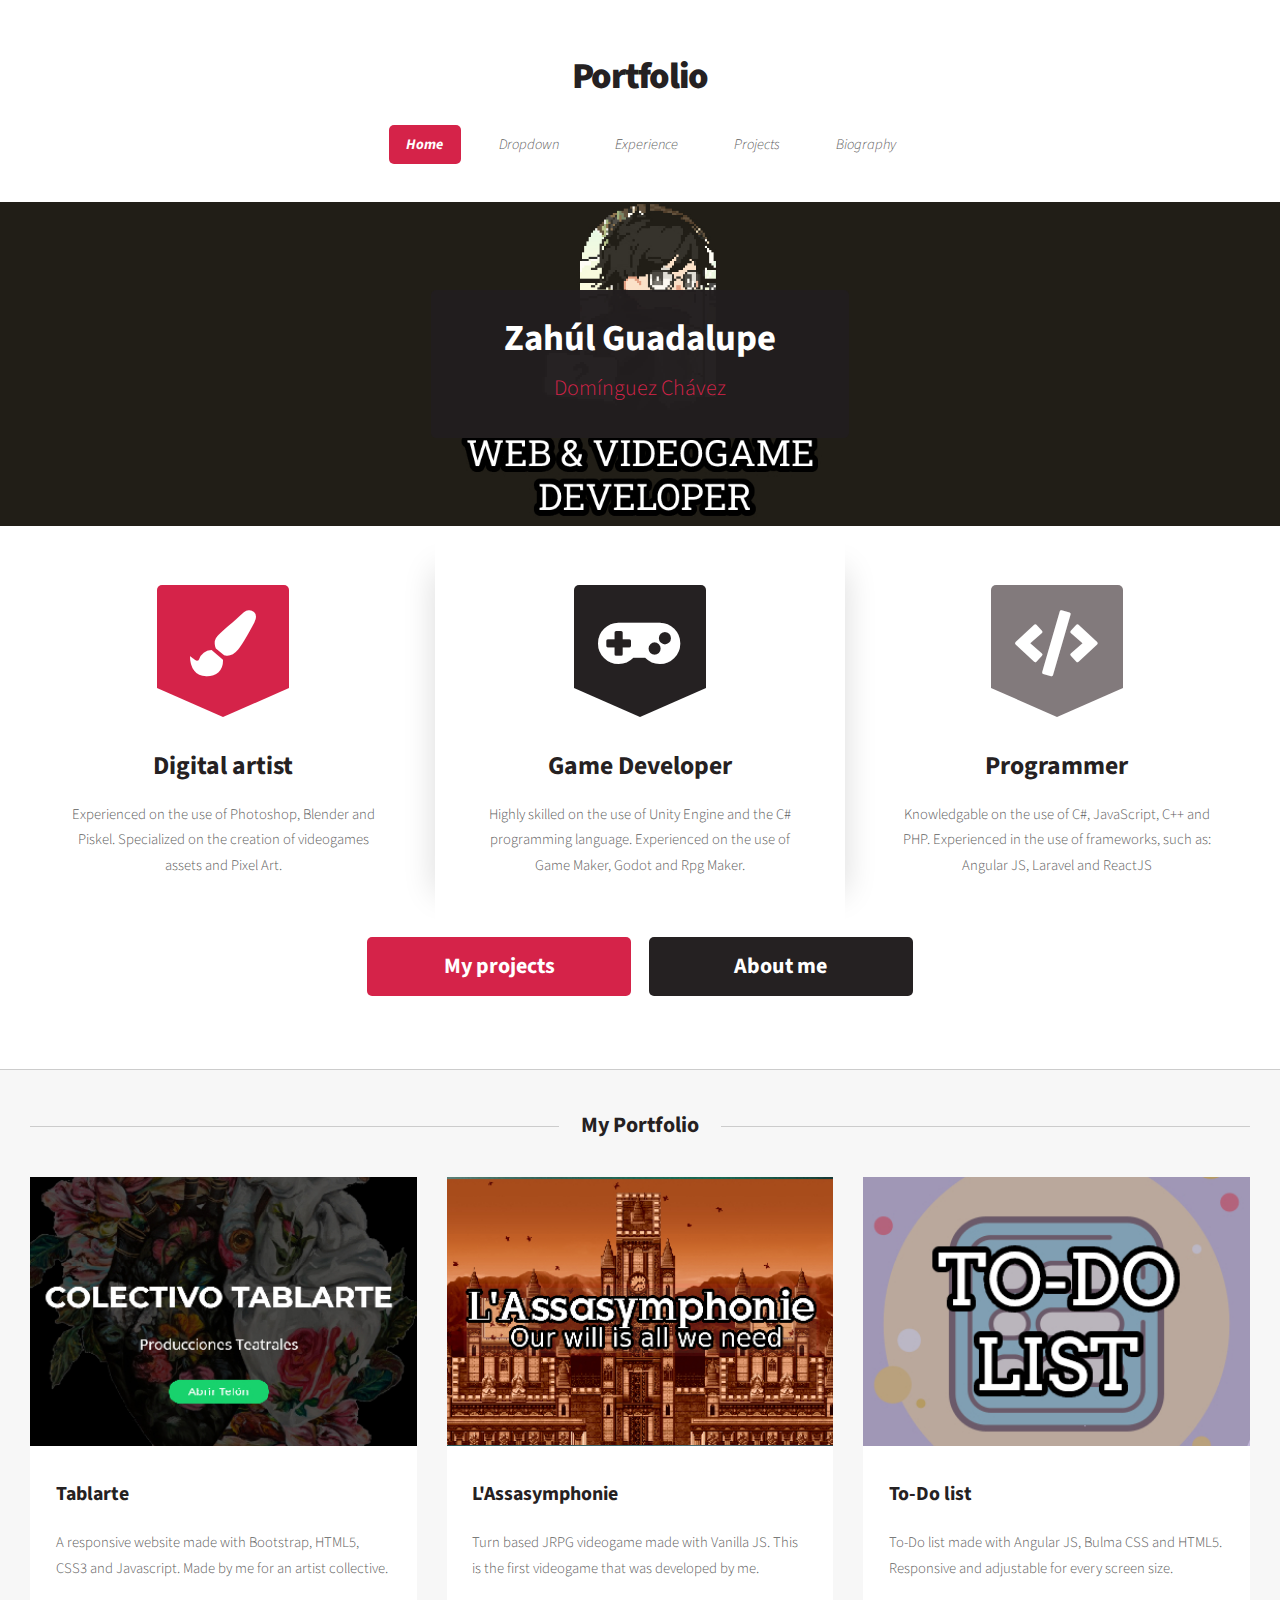
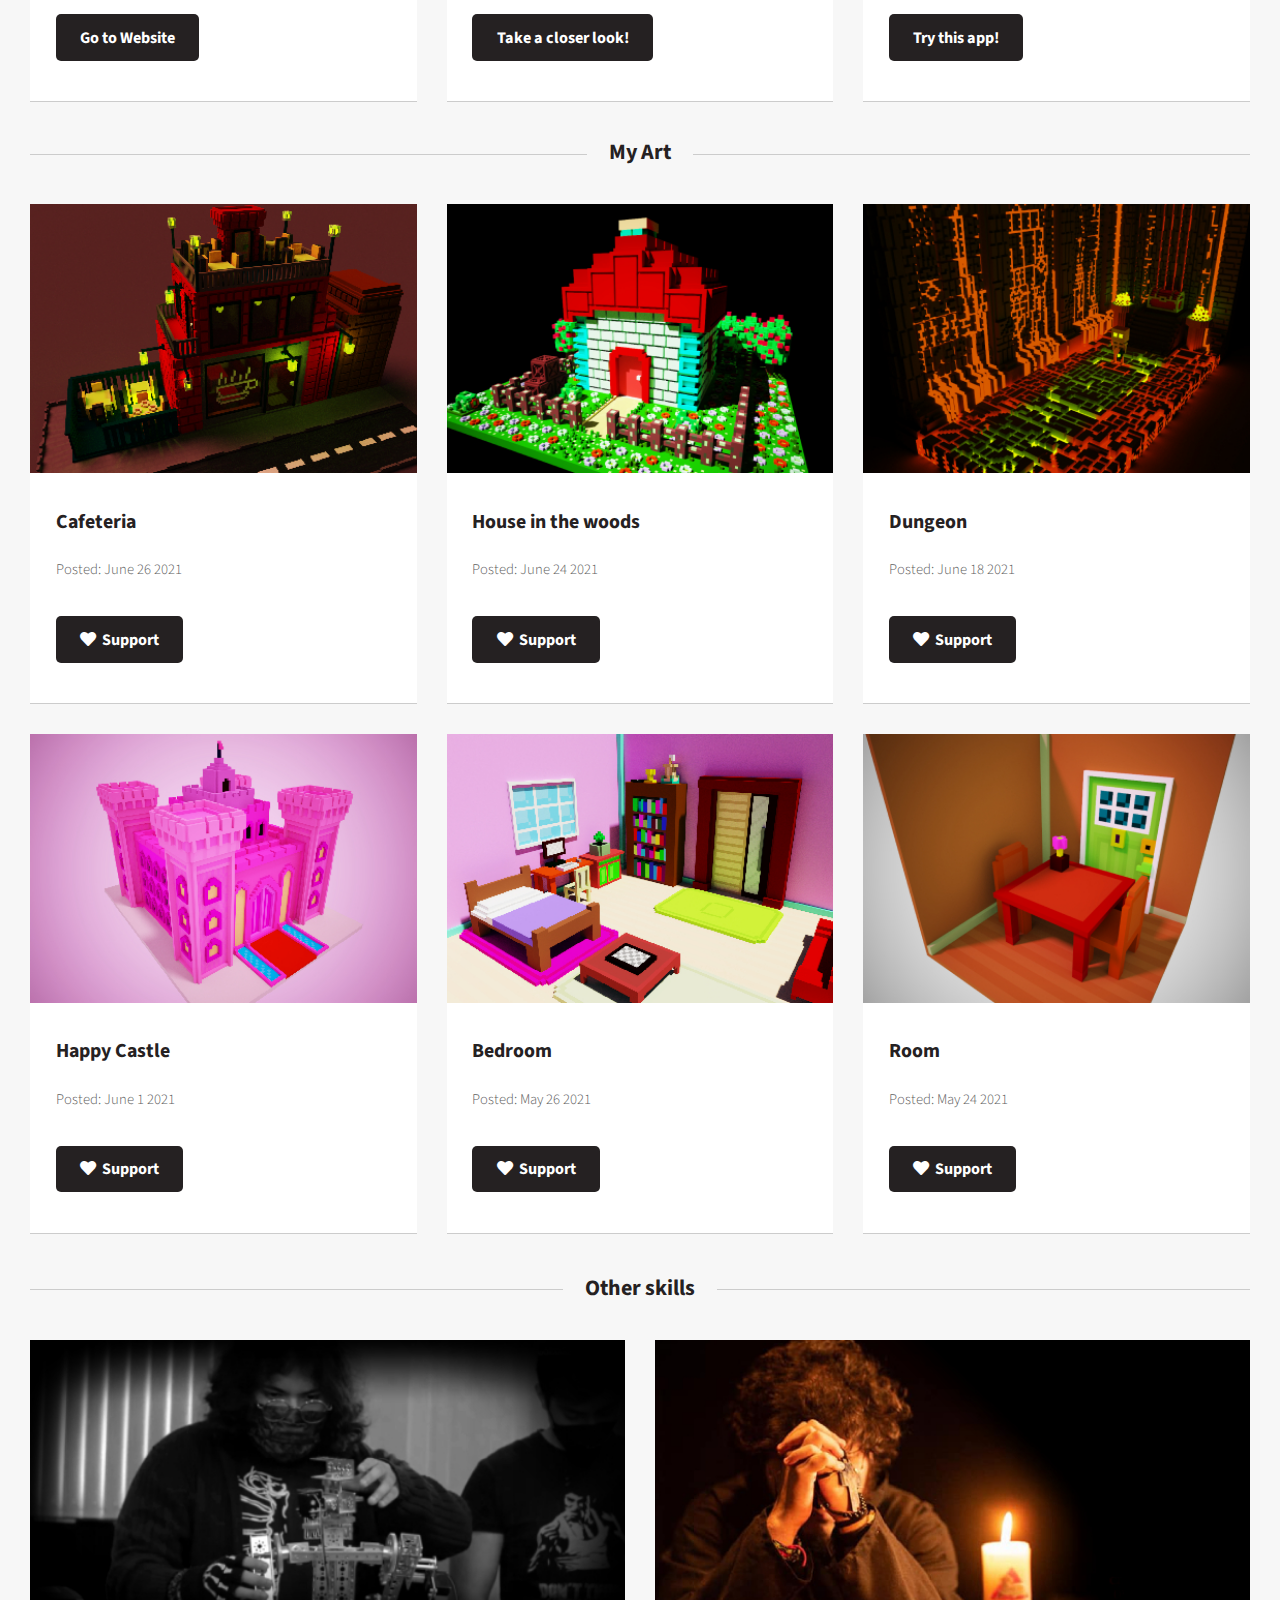
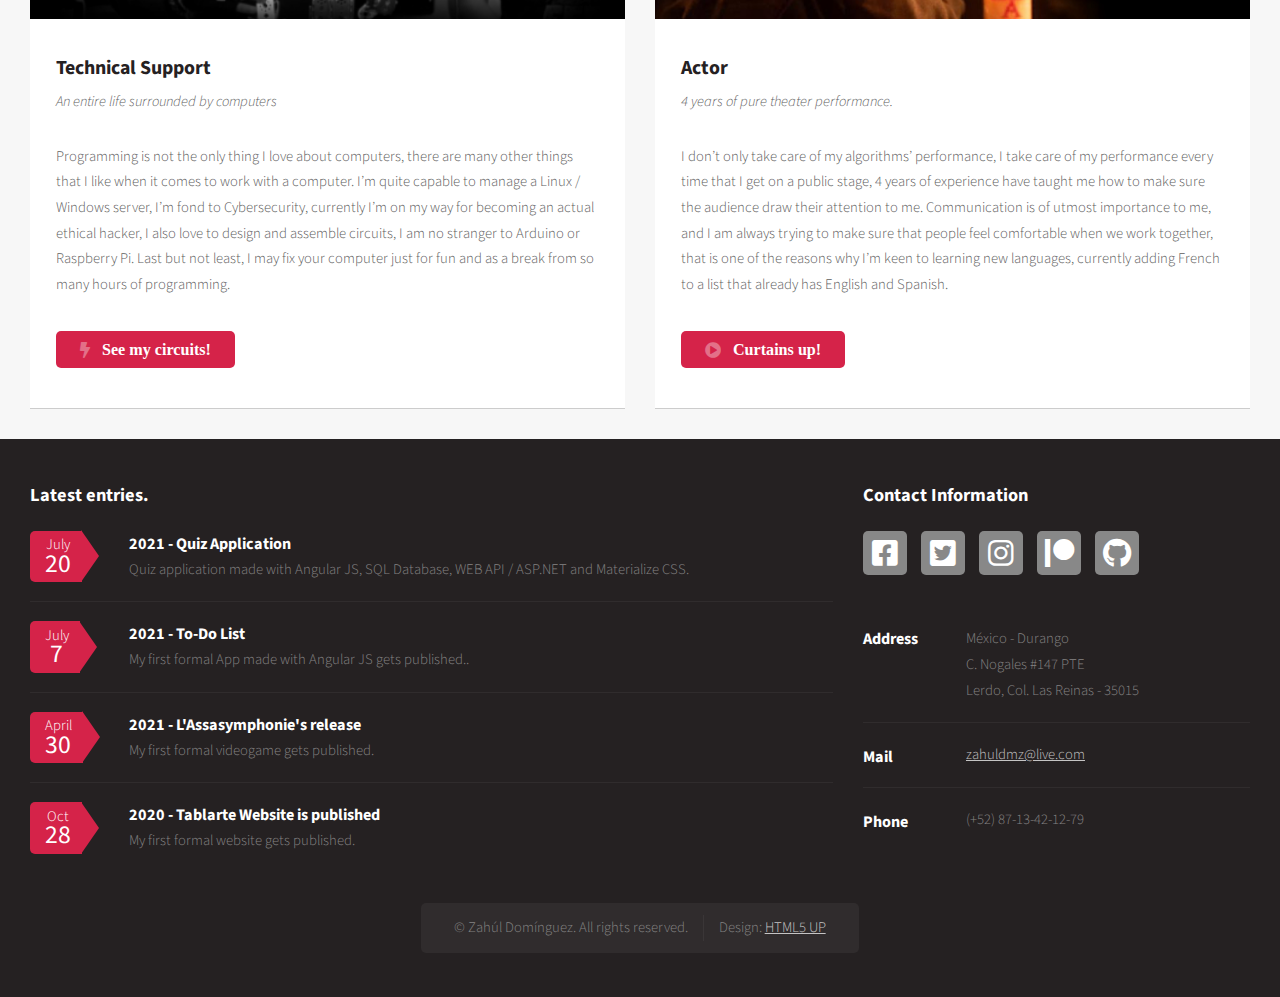
==== index.html @ da09a424 "My portfolio" ====
<!DOCTYPE HTML>
<!--
	Dopetrope by HTML5 UP
	html5up.net | @ajlkn
	Free for personal and commercial use under the CCA 3.0 license (html5up.net/license)
-->
<html>
	<head>
		<title>Zahúl Domínguez</title>
		<meta charset="utf-8" />
		<meta name="viewport" content="width=device-width, initial-scale=1, user-scalable=no" />
		<link rel="stylesheet" href="assets/css/main.css" />
	</head>
	<body class="homepage is-preload">
		<div id="page-wrapper">

			<!-- Header -->
				<section id="header">

					<!-- Logo -->
						<h1><a href="index.html">Portfolio</a></h1>

					<!-- Nav -->
						<nav id="nav">
							<ul>
								<li class="current"><a href="index.html">Home</a></li>
								<li>
									<a href="#">Dropdown</a>
									<ul>
										<li><a href="#main">Portfolio</a></li>
										<li><a href="#art">Art</a></li>
										<li><a href="#footer">Contact</a></li>
										<li>
											<a href="#footer">Social Media</a>
											<ul>
												<li><a href="#">GitHub</a></li>
												<li><a href="#">Twitter</a></li>
												<li><a href="#">Facebook</a></li>
												<li><a href="#">Instagram</a></li>
												<li><a href="#">Patreon</a></li>
											</ul>
										</li>
										<li><a href="mailto:zahuldmz@live.com">Send me an E-Mail</a></li>
									</ul>
								</li>
								<li><a href="experience.html">Experience</a></li>
								<li><a href="projects.html">Projects</a></li>
								<li><a href="biography.html">Biography</a></li>
							</ul>
						</nav>

					<!-- Banner -->
						<section id="banner">
							<header>
								<h2>Zahúl Guadalupe</h2>
								<p>Domínguez Chávez</p>
							</header>
						</section>

					<!-- Intro -->
						<section id="intro" class="container">
							<div class="row">
								<div class="col-4 col-12-medium">
									<section class="first">
										<a href="https://www.instagram.com/zdmz115/"><i class="icon solid featured fa-paint-brush"></i> </a>
										<header>
											<h2>Digital artist</h2>
										</header>
										<p>Experienced on the use of Photoshop, Blender and Piskel. Specialized on the creation of videogames assets and Pixel Art. </p>
									</section>
								</div>
								<div class="col-4 col-12-medium">
									<section class="middle">
										<i class="icon solid featured alt fa-gamepad"></i>
										<header>
											<h2>Game Developer</h2>
										</header>
										<p>Highly skilled on the use of Unity Engine and the C# programming language. Experienced on the use of Game Maker, Godot and Rpg Maker.</p>
									</section>
								</div>
								<div class="col-4 col-12-medium">
									<section class="last">
										<i class="icon solid featured alt2 fa-code"></i>
										<header>
											<h2>Programmer</h2>
										</header>
										<p>Knowledgable on the use of C#, JavaScript, C++ and PHP. Experienced in the use of frameworks, such as: Angular JS, Laravel and ReactJS</p>
									</section>
								</div>
							</div>
							<footer>
								<ul class="actions">
									<li><a href="projects.html" class="button large">My projects</a></li>
									<li><a href="experience.html" class="button alt large">About me</a></li>
								</ul>
							</footer>
						</section>

				</section>

			<!-- Main -->
				<section id="main">
					<div class="container">
						<div class="row">
							<div class="col-12">

								<!-- Portfolio -->
									<section>
										<header class="major">
											<h2>My Portfolio</h2>
										</header>
										<div class="row">
											<div class="col-4 col-6-medium col-12-small">
												<section class="box">
													<a href="https://tablarte.000webhostapp.com/" class="image featured"><img src="images/pic02.jpg" alt="" /></a>
													<header>
														<h3>Tablarte</h3>
													</header>
													<p>A responsive website made with Bootstrap, HTML5, CSS3 and Javascript. Made by me for an artist collective.</p>
													<footer>
														<ul class="actions">
															<li><a href="https://tablarte.000webhostapp.com/" class="button alt">Go to Website</a></li>
														</ul>
													</footer>
												</section>
											</div>
											<div class="col-4 col-6-medium col-12-small">
												<section class="box">
													<a href="https://jackx201.itch.io/lassasymphonie" class="image featured"><img src="images/pic03.jpg" alt="" /></a>
													<header>
														<h3>L'Assasymphonie</h3>
													</header>
													<p>Turn based JRPG videogame made with Vanilla JS. This is the first videogame that was developed by me.</p>
													<footer>
														<ul class="actions">
															<li><a href="https://jackx201.itch.io/lassasymphonie" class="button alt">Take a closer look!</a></li>
														</ul>
													</footer>
												</section>
											</div>
											<div class="col-4 col-6-medium col-12-small">
												<section class="box">
													<a href="https://jackx201.github.io/ToDoList-Responsive-Angular/" class="image featured"><img src="images/pic04.jpg" alt="" /></a>
													<header>
														<h3>To-Do list</h3>
													</header>
													<p>To-Do list made with Angular JS, Bulma CSS and HTML5. Responsive and adjustable for every screen size.</p>
													<footer>
														<ul class="actions">
															<li><a href="https://jackx201.github.io/ToDoList-Responsive-Angular/" class="button alt">Try this app!</a></li>
														</ul>
													</footer>
												</section>
											</div>
										</div>
									</section>




									<section id="art">
										<header class="major">
											<h2>My Art</h2>
										</header>
										<div class="row">
											<div class="col-4 col-6-medium col-12-small">
												<section class="box">
													<a href="https://www.instagram.com/p/CQmHgp9tWdi/?utm_source=ig_web_copy_link" class="image featured"><img src="images/pic05.jpg" alt="Cafeteria" /></a>
													<header>
														<h3>Cafeteria</h3>
													</header>
													<p>Posted: June 26 2021</p>
													<footer>
														<ul class="actions">
															<li><a href="https://www.instagram.com/p/CQmHgp9tWdi/?utm_source=ig_web_copy_link" class="button alt"> <i class="fas fa-heart"></i>‎‎‎‏‏‎ ‎‏‏‎ ‎‏‏‎Support </a></li>
														</ul>
													</footer>
												</section>
											</div>
											<div class="col-4 col-6-medium col-12-small">
												<section class="box">
													<a href="https://www.instagram.com/p/CPtaEccN9qw/?utm_source=ig_web_copy_link" class="image featured"><img src="images/pic06.jpg" alt="" /></a>
													<header>
														<h3>House in the woods</h3>
													</header>
													<p>Posted: June 24 2021</p>
													<footer>
														<ul class="actions">
															<li><a href="https://www.instagram.com/p/CPtaEccN9qw/?utm_source=ig_web_copy_link" class="button alt"> <i class="fas fa-heart"></i>‎‎‎‏‏‎ ‎‏‏‎ ‎‏‏‎Support </a></li>
														</ul>
													</footer>
												</section>
											</div>
											<div class="col-4 col-6-medium col-12-small">
												<section class="box">
													<a href="https://www.instagram.com/p/CQRiKnxtGtP/?utm_source=ig_web_copy_link" class="image featured"><img src="images/pic12.jpg" alt="" /></a>
													<header>
														<h3>Dungeon</h3>
													</header>
													<p>Posted: June 18 2021</p>
													<footer>
														<ul class="actions">
															<li><a href="https://www.instagram.com/p/CQRiKnxtGtP/?utm_source=ig_web_copy_link" class="button alt"> <i class="fas fa-heart"></i>‎‎‎‏‏‎ ‎‏‏‎ ‎‏‏‎Support </a></li>
														</ul>
													</footer>
												</section>
											</div>
											<div class="col-4 col-6-medium col-12-small">
												<section class="box">
													<a href="https://www.instagram.com/p/CPll-Y3NCoP/?utm_source=ig_web_copy_link" class="image featured"><img src="images/pic11.jpg" alt="" /></a>
													<header>
														<h3>Happy Castle</h3>
													</header>
													<p>Posted: June 1 2021</p>
													<footer>
														<ul class="actions">
															<li><a href="https://www.instagram.com/p/CPll-Y3NCoP/?utm_source=ig_web_copy_link" class="button alt"> <i class="fas fa-heart"></i>‎‎‎‏‏‎ ‎‏‏‎ ‎‏‏‎Support </a></li>
														</ul>
													</footer>
												</section>
											</div>
											<div class="col-4 col-6-medium col-12-small">
												<section class="box">
													<a href="https://www.instagram.com/p/CPWHSZKtaGU/?utm_source=ig_web_copy_link" class="image featured"><img src="images/pic07.jpg" alt="" /></a>
													<header>
														<h3>Bedroom</h3>
													</header>
													<p>Posted: May 26 2021</p>
													<footer>
														<ul class="actions">
															<li><a href="https://www.instagram.com/p/CPWHSZKtaGU/?utm_source=ig_web_copy_link" class="button alt"> <i class="fas fa-heart"></i>‎‎‎‏‏‎ ‎‏‏‎ ‎‏‏‎Support </a></li>
														</ul>
													</footer>
												</section>
											</div>
											<div class="col-4 col-6-medium col-12-small">
												<section class="box">
													<a href="https://www.instagram.com/p/CPRTI_stlT7/?utm_source=ig_web_copy_link" class="image featured"><img src="images/pic13.jpg" alt="" /></a>
													<header>
														<h3>Room</h3>
													</header>
													<p>Posted: May 24 2021</p>
													<footer>
														<ul class="actions">
															<li><a href="https://www.instagram.com/p/CPRTI_stlT7/?utm_source=ig_web_copy_link" class="button alt"> <i class="fas fa-heart"></i>‎‎‎‏‏‎ ‎‏‏‎ ‎‏‏‎Support </a></li>
														</ul>
													</footer>
												</section>
											</div>
										</div>
									</section>

							</div>
							<div class="col-12">

								<!-- Blog -->
									<section>
										<header class="major">
											<h2>Other skills</h2>
										</header>
										<div class="row">
											<div class="col-6 col-12-small">
												<section class="box">
													<a href="#" class="image featured"><img src="images/pic08.jpg" alt="" /></a>
													<header>
														<h3>Technical Support</h3>
														<p>An entire life surrounded by computers</p>
													</header>
													<p>Programming is not the only thing I love about computers, there are many other things that I like when it comes to work with a computer. I’m quite capable to manage a Linux / Windows server, I’m fond to Cybersecurity, currently I’m on my way for becoming an actual ethical hacker, I also love to design and assemble circuits, I am no stranger to Arduino or Raspberry Pi. Last but not least, I may fix your computer just for fun and as a break from so many hours of programming. </p>
													<footer>
														<ul class="actions">
															<li><a href="https://www.tinkercad.com/users/9n6gu3GwST6-zahuldmz?category=circuits&sort=likes&view_mode=default" class="button icon solid fas fa-bolt">See my circuits!</a></li>
														</ul>
													</footer>
												</section>
											</div>
											<div class="col-6 col-12-small">
												<section class="box">
													<a href="#" class="image featured"><img src="images/pic09.jpg" alt="" /></a>
													<header>
														<h3>Actor</h3>
														<p>4 years of pure theater performance.</p>
													</header>
													<p>I don’t only take care of my algorithms’ performance, I take care of my performance every time that I get on a public stage, 4 years of experience have taught me how to make sure the audience draw their attention to me. Communication is of utmost importance to me, and I am always trying to make sure that people feel comfortable when we work together, that is one of the reasons why I’m keen to learning new languages, currently adding French to a list that already has English and Spanish.</p>
													<footer>
														<ul class="actions">
															<li><a href="https://tablarte.000webhostapp.com/startbootstrap-coming-soon-gh-pages/index.html" class="button icon solid fas fa-play-circle">Curtains up!</a></li>
														</ul>
													</footer>
												</section>
											</div>
										</div>
									</section>

							</div>
						</div>
					</div>
				</section>

			<!-- Footer -->
				<section id="footer">
					<div class="container">
						<div class="row">
							<div class="col-8 col-12-medium">
								<section>
									<header>
										<h2>Latest entries.</h2>
									</header>
									<ul class="dates">
										<li>
											<span class="date">July <strong>20</strong></span>
											<h3><a href="https://github.com/Jackx201/AngularQuizApp">2021 - Quiz Application</a></h3>
											<p>Quiz application made with Angular JS, SQL Database, WEB API / ASP.NET and Materialize CSS.</p>
										</li>
										<li>
											<span class="date">July <strong>7</strong></span>
											<h3><a href="https://jackx201.github.io/ToDoList-Responsive-Angular/">2021 - To-Do List</a></h3>
											<p>My first formal App made with Angular JS gets published..</p>
										</li>
										<li>
											<span class="date">April <strong>30</strong></span>
											<h3><a href="https://jackx201.itch.io/lassasymphonie">2021 - L'Assasymphonie's release</a></h3>
											<p>My first formal videogame gets published.</p>
										</li>
										<li>
											<span class="date">Oct <strong>28</strong></span>
											<h3><a href="https://tablarte.000webhostapp.com/index.html">2020 - Tablarte Website is published</a></h3>
											<p>My first formal website gets published.</p>
										</li>
									</ul>
								</section>
							</div>
							<div class="col-4 col-12-medium">
								<section>
									<header>
										<h2>Contact Information</h2>
									</header>
									<ul class="social">
										<li><a class="icon brands fa-facebook-square" href="https://www.facebook.com/zahul.dominguez/"><span class="label">Facebook</span></a></li>
										<li><a class="icon brands fa-twitter-square" href="https://twitter.com/Jackx201"><span class="label">Twitter</span></a></li>
										<li><a class="icon brands fa-instagram" href="https://www.instagram.com/zdmz115/"><span class="label">Dribbble</span></a></li>
										<li><a class="icon brands fa-patreon" href="https://www.patreon.com/jackx201"><span class="label">Tumblr</span></a></li>
										<li><a class="icon brands fa-github" href="https://github.com/Jackx201"><span class="label">LinkedIn</span></a></li>
									</ul>
									<ul class="contact">
										<li>
											<h3>Address</h3>
											<p>
												México - Durango <br />
												C. Nogales #147 PTE<br />
												Lerdo, Col. Las Reinas - 35015
											</p>
										</li>
										<li>
											<h3>Mail</h3>
											<p><a href="mailto:zahuldmz@live.com">zahuldmz@live.com</a></p>
										</li>
										<li>
											<h3>Phone</h3>
											<p>(+52) 87-13-42-12-79</p>
										</li>
									</ul>
								</section>
							</div>
							<div class="col-12">

								<!-- Copyright -->
									<div id="copyright">
										<ul class="links">
											<li>&copy; Zahúl Domínguez. All rights reserved.</li><li>Design: <a href="http://html5up.net">HTML5 UP</a></li>
										</ul>
									</div>

							</div>
						</div>
					</div>
				</section>

		</div>

		<!-- Scripts -->
			<script src="assets/js/jquery.min.js"></script>
			<script src="assets/js/jquery.dropotron.min.js"></script>
			<script src="assets/js/browser.min.js"></script>
			<script src="assets/js/breakpoints.min.js"></script>
			<script src="assets/js/util.js"></script>
			<script src="assets/js/main.js"></script>

	</body>
</html>
---- assets/css/main.css ----
@import url("fontawesome-all.min.css");
@import url("https://fonts.googleapis.com/css?family=Source+Sans+Pro:300,400,700,900,300italic");

/*
	Dopetrope by HTML5 UP
	html5up.net | @ajlkn
	Free for personal and commercial use under the CCA 3.0 license (html5up.net/license)
*/

html, body, div, span, applet, object,
iframe, h1, h2, h3, h4, h5, h6, p, blockquote,
pre, a, abbr, acronym, address, big, cite,
code, del, dfn, em, img, ins, kbd, q, s, samp,
small, strike, strong, sub, sup, tt, var, b,
u, i, center, dl, dt, dd, ol, ul, li, fieldset,
form, label, legend, table, caption, tbody,
tfoot, thead, tr, th, td, article, aside,
canvas, details, embed, figure, figcaption,
footer, header, hgroup, menu, nav, output, ruby,
section, summary, time, mark, audio, video {
	margin: 0;
	padding: 0;
	border: 0;
	font-size: 100%;
	font: inherit;
	vertical-align: baseline;}

article, aside, details, figcaption, figure,
footer, header, hgroup, menu, nav, section {
	display: block;}

body {
	line-height: 1;
}

ol, ul {
	list-style: none;
}

blockquote, q {
	quotes: none;
}

	blockquote:before, blockquote:after, q:before, q:after {
		content: '';
		content: none;
	}

table {
	border-collapse: collapse;
	border-spacing: 0;
}

body {
	-webkit-text-size-adjust: none;
}

mark {
	background-color: transparent;
	color: inherit;
}

input::-moz-focus-inner {
	border: 0;
	padding: 0;
}

input, select, textarea {
	-moz-appearance: none;
	-webkit-appearance: none;
	-ms-appearance: none;
	appearance: none;
}

/* Basic */

	html {
		box-sizing: border-box;
	}

	*, *:before, *:after {
		box-sizing: inherit;
	}

	body {
		background: #252122;
		background-image: url("images/bg02.png");
	}

		body.is-preload *, body.is-preload *:before, body.is-preload *:after {
			-moz-animation: none !important;
			-webkit-animation: none !important;
			-ms-animation: none !important;
			animation: none !important;
			-moz-transition: none !important;
			-webkit-transition: none !important;
			-ms-transition: none !important;
			transition: none !important;
		}

	body, input, textarea, select {
		font-family: 'Source Sans Pro';
		font-weight: 300;
		color: #5d5d5d;
		font-size: 14pt;
		line-height: 1.75em;
	}

	strong, b {
		color: #252122;
		font-weight: 400;
	}

	i, em {
		font-style: italic;
	}

	sub {
		position: relative;
		top: 0.5em;
		font-size: 0.8em;
	}

	sup {
		position: relative;
		top: -0.5em;
		font-size: 0.8em;
	}

	blockquote {
		border-left: solid 0.75em #dddddd;
		padding: 1em 0 1em 1.5em;
		font-style: italic;
	}

	h1, h2, h3, h4, h5, h6 {
		color: #252122;
		font-weight: 700;
	}

	h1 a, h2 a, h3 a, h4 a, h5 a, h6 a {
		color: inherit;
		text-decoration: none;
	}

	h2 {
		font-size: 1.5em;
	}

	h3 {
		font-size: 1.35em;
	}

	a {
		color: #d52349;
		text-decoration: underline;
	}

		a:hover {
			text-decoration: none;
		}

	br.clear {
		clear: both;
	}

	hr {
		border: 0;
		border-top: solid 1px #dddddd;
		height: 1px;
		margin: 2em 0 2em 0;
	}

	p, ul, ol, dl, table {
		margin-bottom: 2em;
	}

/* Container */

	.container {
		margin: 0 auto;
		max-width: 100%;
		width: 70em;
	}

		@media screen and (max-width: 1680px) {

			.container {
				width: 70em;
			}

		}

		@media screen and (max-width: 1280px) {

			.container {
				width: calc(100% - 60px);
			}

		}

		@media screen and (max-width: 980px) {

			.container {
				width: calc(100% - 80px);
			}

		}

		@media screen and (max-width: 736px) {

			.container {
				width: calc(100% - 40px);
			}

		}

/* Row */

	.row {
		display: flex;
		flex-wrap: wrap;
		box-sizing: border-box;
		align-items: stretch;
	}

		.row > * {
			box-sizing: border-box;
		}

		.row.gtr-uniform > * > :last-child {
			margin-bottom: 0;
		}

		.row.aln-left {
			justify-content: flex-start;
		}

		.row.aln-center {
			justify-content: center;
		}

		.row.aln-right {
			justify-content: flex-end;
		}

		.row.aln-top {
			align-items: flex-start;
		}

		.row.aln-middle {
			align-items: center;
		}

		.row.aln-bottom {
			align-items: flex-end;
		}

		.row > .imp {
			order: -1;
		}

		.row > .col-1 {
			width: 8.33333%;
		}

		.row > .off-1 {
			margin-left: 8.33333%;
		}

		.row > .col-2 {
			width: 16.66667%;
		}

		.row > .off-2 {
			margin-left: 16.66667%;
		}

		.row > .col-3 {
			width: 25%;
		}

		.row > .off-3 {
			margin-left: 25%;
		}

		.row > .col-4 {
			width: 33.33333%;
		}

		.row > .off-4 {
			margin-left: 33.33333%;
		}

		.row > .col-5 {
			width: 41.66667%;
		}

		.row > .off-5 {
			margin-left: 41.66667%;
		}

		.row > .col-6 {
			width: 50%;
		}

		.row > .off-6 {
			margin-left: 50%;
		}

		.row > .col-7 {
			width: 58.33333%;
		}

		.row > .off-7 {
			margin-left: 58.33333%;
		}

		.row > .col-8 {
			width: 66.66667%;
		}

		.row > .off-8 {
			margin-left: 66.66667%;
		}

		.row > .col-9 {
			width: 75%;
		}

		.row > .off-9 {
			margin-left: 75%;
		}

		.row > .col-10 {
			width: 83.33333%;
		}

		.row > .off-10 {
			margin-left: 83.33333%;
		}

		.row > .col-11 {
			width: 91.66667%;
		}

		.row > .off-11 {
			margin-left: 91.66667%;
		}

		.row > .col-12 {
			width: 100%;
		}

		.row > .off-12 {
			margin-left: 100%;
		}

		.row.gtr-0 {
			margin-top: 0px;
			margin-left: 0px;
		}

			.row.gtr-0 > * {
				padding: 0px 0 0 0px;
			}

			.row.gtr-0.gtr-uniform {
				margin-top: 0px;
			}

				.row.gtr-0.gtr-uniform > * {
					padding-top: 0px;
				}

		.row.gtr-25 {
			margin-top: -12.5px;
			margin-left: -12.5px;
		}

			.row.gtr-25 > * {
				padding: 12.5px 0 0 12.5px;
			}

			.row.gtr-25.gtr-uniform {
				margin-top: -12.5px;
			}

				.row.gtr-25.gtr-uniform > * {
					padding-top: 12.5px;
				}

		.row.gtr-50 {
			margin-top: -25px;
			margin-left: -25px;
		}

			.row.gtr-50 > * {
				padding: 25px 0 0 25px;
			}

			.row.gtr-50.gtr-uniform {
				margin-top: -25px;
			}

				.row.gtr-50.gtr-uniform > * {
					padding-top: 25px;
				}

		.row {
			margin-top: -50px;
			margin-left: -50px;
		}

			.row > * {
				padding: 50px 0 0 50px;
			}

			.row.gtr-uniform {
				margin-top: -50px;
			}

				.row.gtr-uniform > * {
					padding-top: 50px;
				}

		.row.gtr-150 {
			margin-top: -75px;
			margin-left: -75px;
		}

			.row.gtr-150 > * {
				padding: 75px 0 0 75px;
			}

			.row.gtr-150.gtr-uniform {
				margin-top: -75px;
			}

				.row.gtr-150.gtr-uniform > * {
					padding-top: 75px;
				}

		.row.gtr-200 {
			margin-top: -100px;
			margin-left: -100px;
		}

			.row.gtr-200 > * {
				padding: 100px 0 0 100px;
			}

			.row.gtr-200.gtr-uniform {
				margin-top: -100px;
			}

				.row.gtr-200.gtr-uniform > * {
					padding-top: 100px;
				}

		@media screen and (max-width: 1680px) {

			.row {
				display: flex;
				flex-wrap: wrap;
				box-sizing: border-box;
				align-items: stretch;
			}

				.row > * {
					box-sizing: border-box;
				}

				.row.gtr-uniform > * > :last-child {
					margin-bottom: 0;
				}

				.row.aln-left {
					justify-content: flex-start;
				}

				.row.aln-center {
					justify-content: center;
				}

				.row.aln-right {
					justify-content: flex-end;
				}

				.row.aln-top {
					align-items: flex-start;
				}

				.row.aln-middle {
					align-items: center;
				}

				.row.aln-bottom {
					align-items: flex-end;
				}

				.row > .imp-xlarge {
					order: -1;
				}

				.row > .col-1-xlarge {
					width: 8.33333%;
				}

				.row > .off-1-xlarge {
					margin-left: 8.33333%;
				}

				.row > .col-2-xlarge {
					width: 16.66667%;
				}

				.row > .off-2-xlarge {
					margin-left: 16.66667%;
				}

				.row > .col-3-xlarge {
					width: 25%;
				}

				.row > .off-3-xlarge {
					margin-left: 25%;
				}

				.row > .col-4-xlarge {
					width: 33.33333%;
				}

				.row > .off-4-xlarge {
					margin-left: 33.33333%;
				}

				.row > .col-5-xlarge {
					width: 41.66667%;
				}

				.row > .off-5-xlarge {
					margin-left: 41.66667%;
				}

				.row > .col-6-xlarge {
					width: 50%;
				}

				.row > .off-6-xlarge {
					margin-left: 50%;
				}

				.row > .col-7-xlarge {
					width: 58.33333%;
				}

				.row > .off-7-xlarge {
					margin-left: 58.33333%;
				}

				.row > .col-8-xlarge {
					width: 66.66667%;
				}

				.row > .off-8-xlarge {
					margin-left: 66.66667%;
				}

				.row > .col-9-xlarge {
					width: 75%;
				}

				.row > .off-9-xlarge {
					margin-left: 75%;
				}

				.row > .col-10-xlarge {
					width: 83.33333%;
				}

				.row > .off-10-xlarge {
					margin-left: 83.33333%;
				}

				.row > .col-11-xlarge {
					width: 91.66667%;
				}

				.row > .off-11-xlarge {
					margin-left: 91.66667%;
				}

				.row > .col-12-xlarge {
					width: 100%;
				}

				.row > .off-12-xlarge {
					margin-left: 100%;
				}

				.row.gtr-0 {
					margin-top: 0px;
					margin-left: 0px;
				}

					.row.gtr-0 > * {
						padding: 0px 0 0 0px;
					}

					.row.gtr-0.gtr-uniform {
						margin-top: 0px;
					}

						.row.gtr-0.gtr-uniform > * {
							padding-top: 0px;
						}

				.row.gtr-25 {
					margin-top: -12.5px;
					margin-left: -12.5px;
				}

					.row.gtr-25 > * {
						padding: 12.5px 0 0 12.5px;
					}

					.row.gtr-25.gtr-uniform {
						margin-top: -12.5px;
					}

						.row.gtr-25.gtr-uniform > * {
							padding-top: 12.5px;
						}

				.row.gtr-50 {
					margin-top: -25px;
					margin-left: -25px;
				}

					.row.gtr-50 > * {
						padding: 25px 0 0 25px;
					}

					.row.gtr-50.gtr-uniform {
						margin-top: -25px;
					}

						.row.gtr-50.gtr-uniform > * {
							padding-top: 25px;
						}

				.row {
					margin-top: -50px;
					margin-left: -50px;
				}

					.row > * {
						padding: 50px 0 0 50px;
					}

					.row.gtr-uniform {
						margin-top: -50px;
					}

						.row.gtr-uniform > * {
							padding-top: 50px;
						}

				.row.gtr-150 {
					margin-top: -75px;
					margin-left: -75px;
				}

					.row.gtr-150 > * {
						padding: 75px 0 0 75px;
					}

					.row.gtr-150.gtr-uniform {
						margin-top: -75px;
					}

						.row.gtr-150.gtr-uniform > * {
							padding-top: 75px;
						}

				.row.gtr-200 {
					margin-top: -100px;
					margin-left: -100px;
				}

					.row.gtr-200 > * {
						padding: 100px 0 0 100px;
					}

					.row.gtr-200.gtr-uniform {
						margin-top: -100px;
					}

						.row.gtr-200.gtr-uniform > * {
							padding-top: 100px;
						}

		}

		@media screen and (max-width: 1280px) {

			.row {
				display: flex;
				flex-wrap: wrap;
				box-sizing: border-box;
				align-items: stretch;
			}

				.row > * {
					box-sizing: border-box;
				}

				.row.gtr-uniform > * > :last-child {
					margin-bottom: 0;
				}

				.row.aln-left {
					justify-content: flex-start;
				}

				.row.aln-center {
					justify-content: center;
				}

				.row.aln-right {
					justify-content: flex-end;
				}

				.row.aln-top {
					align-items: flex-start;
				}

				.row.aln-middle {
					align-items: center;
				}

				.row.aln-bottom {
					align-items: flex-end;
				}

				.row > .imp-large {
					order: -1;
				}

				.row > .col-1-large {
					width: 8.33333%;
				}

				.row > .off-1-large {
					margin-left: 8.33333%;
				}

				.row > .col-2-large {
					width: 16.66667%;
				}

				.row > .off-2-large {
					margin-left: 16.66667%;
				}

				.row > .col-3-large {
					width: 25%;
				}

				.row > .off-3-large {
					margin-left: 25%;
				}

				.row > .col-4-large {
					width: 33.33333%;
				}

				.row > .off-4-large {
					margin-left: 33.33333%;
				}

				.row > .col-5-large {
					width: 41.66667%;
				}

				.row > .off-5-large {
					margin-left: 41.66667%;
				}

				.row > .col-6-large {
					width: 50%;
				}

				.row > .off-6-large {
					margin-left: 50%;
				}

				.row > .col-7-large {
					width: 58.33333%;
				}

				.row > .off-7-large {
					margin-left: 58.33333%;
				}

				.row > .col-8-large {
					width: 66.66667%;
				}

				.row > .off-8-large {
					margin-left: 66.66667%;
				}

				.row > .col-9-large {
					width: 75%;
				}

				.row > .off-9-large {
					margin-left: 75%;
				}

				.row > .col-10-large {
					width: 83.33333%;
				}

				.row > .off-10-large {
					margin-left: 83.33333%;
				}

				.row > .col-11-large {
					width: 91.66667%;
				}

				.row > .off-11-large {
					margin-left: 91.66667%;
				}

				.row > .col-12-large {
					width: 100%;
				}

				.row > .off-12-large {
					margin-left: 100%;
				}

				.row.gtr-0 {
					margin-top: 0px;
					margin-left: 0px;
				}

					.row.gtr-0 > * {
						padding: 0px 0 0 0px;
					}

					.row.gtr-0.gtr-uniform {
						margin-top: 0px;
					}

						.row.gtr-0.gtr-uniform > * {
							padding-top: 0px;
						}

				.row.gtr-25 {
					margin-top: -7.5px;
					margin-left: -7.5px;
				}

					.row.gtr-25 > * {
						padding: 7.5px 0 0 7.5px;
					}

					.row.gtr-25.gtr-uniform {
						margin-top: -7.5px;
					}

						.row.gtr-25.gtr-uniform > * {
							padding-top: 7.5px;
						}

				.row.gtr-50 {
					margin-top: -15px;
					margin-left: -15px;
				}

					.row.gtr-50 > * {
						padding: 15px 0 0 15px;
					}

					.row.gtr-50.gtr-uniform {
						margin-top: -15px;
					}

						.row.gtr-50.gtr-uniform > * {
							padding-top: 15px;
						}

				.row {
					margin-top: -30px;
					margin-left: -30px;
				}

					.row > * {
						padding: 30px 0 0 30px;
					}

					.row.gtr-uniform {
						margin-top: -30px;
					}

						.row.gtr-uniform > * {
							padding-top: 30px;
						}

				.row.gtr-150 {
					margin-top: -45px;
					margin-left: -45px;
				}

					.row.gtr-150 > * {
						padding: 45px 0 0 45px;
					}

					.row.gtr-150.gtr-uniform {
						margin-top: -45px;
					}

						.row.gtr-150.gtr-uniform > * {
							padding-top: 45px;
						}

				.row.gtr-200 {
					margin-top: -60px;
					margin-left: -60px;
				}

					.row.gtr-200 > * {
						padding: 60px 0 0 60px;
					}

					.row.gtr-200.gtr-uniform {
						margin-top: -60px;
					}

						.row.gtr-200.gtr-uniform > * {
							padding-top: 60px;
						}

		}

		@media screen and (max-width: 980px) {

			.row {
				display: flex;
				flex-wrap: wrap;
				box-sizing: border-box;
				align-items: stretch;
			}

				.row > * {
					box-sizing: border-box;
				}

				.row.gtr-uniform > * > :last-child {
					margin-bottom: 0;
				}

				.row.aln-left {
					justify-content: flex-start;
				}

				.row.aln-center {
					justify-content: center;
				}

				.row.aln-right {
					justify-content: flex-end;
				}

				.row.aln-top {
					align-items: flex-start;
				}

				.row.aln-middle {
					align-items: center;
				}

				.row.aln-bottom {
					align-items: flex-end;
				}

				.row > .imp-medium {
					order: -1;
				}

				.row > .col-1-medium {
					width: 8.33333%;
				}

				.row > .off-1-medium {
					margin-left: 8.33333%;
				}

				.row > .col-2-medium {
					width: 16.66667%;
				}

				.row > .off-2-medium {
					margin-left: 16.66667%;
				}

				.row > .col-3-medium {
					width: 25%;
				}

				.row > .off-3-medium {
					margin-left: 25%;
				}

				.row > .col-4-medium {
					width: 33.33333%;
				}

				.row > .off-4-medium {
					margin-left: 33.33333%;
				}

				.row > .col-5-medium {
					width: 41.66667%;
				}

				.row > .off-5-medium {
					margin-left: 41.66667%;
				}

				.row > .col-6-medium {
					width: 50%;
				}

				.row > .off-6-medium {
					margin-left: 50%;
				}

				.row > .col-7-medium {
					width: 58.33333%;
				}

				.row > .off-7-medium {
					margin-left: 58.33333%;
				}

				.row > .col-8-medium {
					width: 66.66667%;
				}

				.row > .off-8-medium {
					margin-left: 66.66667%;
				}

				.row > .col-9-medium {
					width: 75%;
				}

				.row > .off-9-medium {
					margin-left: 75%;
				}

				.row > .col-10-medium {
					width: 83.33333%;
				}

				.row > .off-10-medium {
					margin-left: 83.33333%;
				}

				.row > .col-11-medium {
					width: 91.66667%;
				}

				.row > .off-11-medium {
					margin-left: 91.66667%;
				}

				.row > .col-12-medium {
					width: 100%;
				}

				.row > .off-12-medium {
					margin-left: 100%;
				}

				.row.gtr-0 {
					margin-top: 0px;
					margin-left: 0px;
				}

					.row.gtr-0 > * {
						padding: 0px 0 0 0px;
					}

					.row.gtr-0.gtr-uniform {
						margin-top: 0px;
					}

						.row.gtr-0.gtr-uniform > * {
							padding-top: 0px;
						}

				.row.gtr-25 {
					margin-top: -10px;
					margin-left: -10px;
				}

					.row.gtr-25 > * {
						padding: 10px 0 0 10px;
					}

					.row.gtr-25.gtr-uniform {
						margin-top: -10px;
					}

						.row.gtr-25.gtr-uniform > * {
							padding-top: 10px;
						}

				.row.gtr-50 {
					margin-top: -20px;
					margin-left: -20px;
				}

					.row.gtr-50 > * {
						padding: 20px 0 0 20px;
					}

					.row.gtr-50.gtr-uniform {
						margin-top: -20px;
					}

						.row.gtr-50.gtr-uniform > * {
							padding-top: 20px;
						}

				.row {
					margin-top: -40px;
					margin-left: -40px;
				}

					.row > * {
						padding: 40px 0 0 40px;
					}

					.row.gtr-uniform {
						margin-top: -40px;
					}

						.row.gtr-uniform > * {
							padding-top: 40px;
						}

				.row.gtr-150 {
					margin-top: -60px;
					margin-left: -60px;
				}

					.row.gtr-150 > * {
						padding: 60px 0 0 60px;
					}

					.row.gtr-150.gtr-uniform {
						margin-top: -60px;
					}

						.row.gtr-150.gtr-uniform > * {
							padding-top: 60px;
						}

				.row.gtr-200 {
					margin-top: -80px;
					margin-left: -80px;
				}

					.row.gtr-200 > * {
						padding: 80px 0 0 80px;
					}

					.row.gtr-200.gtr-uniform {
						margin-top: -80px;
					}

						.row.gtr-200.gtr-uniform > * {
							padding-top: 80px;
						}

		}

		@media screen and (max-width: 736px) {

			.row {
				display: flex;
				flex-wrap: wrap;
				box-sizing: border-box;
				align-items: stretch;
			}

				.row > * {
					box-sizing: border-box;
				}

				.row.gtr-uniform > * > :last-child {
					margin-bottom: 0;
				}

				.row.aln-left {
					justify-content: flex-start;
				}

				.row.aln-center {
					justify-content: center;
				}

				.row.aln-right {
					justify-content: flex-end;
				}

				.row.aln-top {
					align-items: flex-start;
				}

				.row.aln-middle {
					align-items: center;
				}

				.row.aln-bottom {
					align-items: flex-end;
				}

				.row > .imp-small {
					order: -1;
				}

				.row > .col-1-small {
					width: 8.33333%;
				}

				.row > .off-1-small {
					margin-left: 8.33333%;
				}

				.row > .col-2-small {
					width: 16.66667%;
				}

				.row > .off-2-small {
					margin-left: 16.66667%;
				}

				.row > .col-3-small {
					width: 25%;
				}

				.row > .off-3-small {
					margin-left: 25%;
				}

				.row > .col-4-small {
					width: 33.33333%;
				}

				.row > .off-4-small {
					margin-left: 33.33333%;
				}

				.row > .col-5-small {
					width: 41.66667%;
				}

				.row > .off-5-small {
					margin-left: 41.66667%;
				}

				.row > .col-6-small {
					width: 50%;
				}

				.row > .off-6-small {
					margin-left: 50%;
				}

				.row > .col-7-small {
					width: 58.33333%;
				}

				.row > .off-7-small {
					margin-left: 58.33333%;
				}

				.row > .col-8-small {
					width: 66.66667%;
				}

				.row > .off-8-small {
					margin-left: 66.66667%;
				}

				.row > .col-9-small {
					width: 75%;
				}

				.row > .off-9-small {
					margin-left: 75%;
				}

				.row > .col-10-small {
					width: 83.33333%;
				}

				.row > .off-10-small {
					margin-left: 83.33333%;
				}

				.row > .col-11-small {
					width: 91.66667%;
				}

				.row > .off-11-small {
					margin-left: 91.66667%;
				}

				.row > .col-12-small {
					width: 100%;
				}

				.row > .off-12-small {
					margin-left: 100%;
				}

				.row.gtr-0 {
					margin-top: 0px;
					margin-left: 0px;
				}

					.row.gtr-0 > * {
						padding: 0px 0 0 0px;
					}

					.row.gtr-0.gtr-uniform {
						margin-top: 0px;
					}

						.row.gtr-0.gtr-uniform > * {
							padding-top: 0px;
						}

				.row.gtr-25 {
					margin-top: -5px;
					margin-left: -5px;
				}

					.row.gtr-25 > * {
						padding: 5px 0 0 5px;
					}

					.row.gtr-25.gtr-uniform {
						margin-top: -5px;
					}

						.row.gtr-25.gtr-uniform > * {
							padding-top: 5px;
						}

				.row.gtr-50 {
					margin-top: -10px;
					margin-left: -10px;
				}

					.row.gtr-50 > * {
						padding: 10px 0 0 10px;
					}

					.row.gtr-50.gtr-uniform {
						margin-top: -10px;
					}

						.row.gtr-50.gtr-uniform > * {
							padding-top: 10px;
						}

				.row {
					margin-top: -20px;
					margin-left: -20px;
				}

					.row > * {
						padding: 20px 0 0 20px;
					}

					.row.gtr-uniform {
						margin-top: -20px;
					}

						.row.gtr-uniform > * {
							padding-top: 20px;
						}

				.row.gtr-150 {
					margin-top: -30px;
					margin-left: -30px;
				}

					.row.gtr-150 > * {
						padding: 30px 0 0 30px;
					}

					.row.gtr-150.gtr-uniform {
						margin-top: -30px;
					}

						.row.gtr-150.gtr-uniform > * {
							padding-top: 30px;
						}

				.row.gtr-200 {
					margin-top: -40px;
					margin-left: -40px;
				}

					.row.gtr-200 > * {
						padding: 40px 0 0 40px;
					}

					.row.gtr-200.gtr-uniform {
						margin-top: -40px;
					}

						.row.gtr-200.gtr-uniform > * {
							padding-top: 40px;
						}

		}

/* Form */

	form label {
		display: block;
		color: #252122;
		font-weight: 400;
		margin: 0 0 0.5em 0;
	}

	form input[type=text],
	form input[type=email],
	form input[type=password],
	form select,
	form textarea {
		-webkit-appearance: none;
		display: block;
		border: 0;
		padding: 0.75em 1em;
		font-size: 1em;
		border-radius: 5px;
		border: solid 1px #dddddd;
		background: #fff;
		width: 100%;
	}

		form input[type=text]:focus,
		form input[type=email]:focus,
		form input[type=password]:focus,
		form select:focus,
		form textarea:focus {
			box-shadow: inset 0px 0px 1px 1px #43bff0;
		}

	form textarea {
		height: 15em;
	}

	form ::-webkit-input-placeholder {
		color: #555 !important;
	}

	form :-moz-placeholder {
		color: #555 !important;
	}

	form ::-moz-placeholder {
		color: #555 !important;
	}

	form :-ms-input-placeholder {
		color: #555 !important;
	}

	form ::-moz-focus-inner {
		border: 0;
	}

/* Tables */

	table {
		width: 100%;
	}

		table tr {
			border-top: solid 1px #dddddd;
		}

			table tr:first-child {
				border-top: 0;
			}

		table td {
			padding: 0.5em 1em 0.5em 1em;
		}

		table th {
			text-align: left;
			padding: 0.5em 1em 0.5em 1em;
			font-weight: 700;
			margin: 0 0 1em 0;
		}

		table thead {
			border-bottom: solid 2px #dddddd;
		}

/* Section/Article */

	section, article {
		margin-bottom: 2.5em;
	}

		section > :last-child, section:last-child, article > :last-child, article:last-child {
			margin-bottom: 0;
		}

	header {
		margin: 0 0 1.5em 0;
	}

		header > p {
			display: block;
			font-style: italic;
			margin: 0.5em 0 0 0;
			padding-bottom: 0.5em;
		}

		header.major {
			position: relative;
			text-align: center;
			border-top: solid 1px #ccc;
			top: 1em;
			margin: 0 0 3em 0;
		}

			header.major h2 {
				background: #fff;
				position: relative;
				top: -0.65em;
				display: inline;
				margin: 0;
				padding: 0 1em 0 1em;
			}

	footer {
		margin: 2.25em 0 0 0;
	}

/* Box */

	.box {
		background: #ffffff;
		border-bottom: solid 1px #ccc;
		padding: 2.75em 1.75em 2.75em 1.75em;
	}

		.box .image.featured {
			position: relative;
			width: auto;
			left: 1.75em;
			top: 1.75em;
			margin: -4.5em 0 4.25em -3.5em;
		}

		.box.post header {
			padding-top: 1em;
			margin: 0 0 2em 0;
		}

		.box.post h2 {
			font-size: 2.5em;
			letter-spacing: -0.015em;
		}

		.box.post header > p {
			margin-top: 1.25em;
			font-size: 1.25em;
		}

		.box footer ul.actions {
			margin-bottom: 0;
		}

/* Button */

	input[type="button"],
	input[type="submit"],
	input[type="reset"],
	button,
	.button {
		-webkit-appearance: none;
		display: inline-block;
		text-decoration: none;
		cursor: pointer;
		border: 0;
		border-radius: 5px;
		background: #d52349;
		color: #fff !important;
		font-weight: 700;
		outline: 0;
		font-size: 1.1em;
		padding: 0.65em 1.5em 0.65em 1.5em;
		text-align: center;
		-moz-transition: background-color .25s ease-in-out;
		-webkit-transition: background-color .25s ease-in-out;
		-ms-transition: background-color .25s ease-in-out;
		transition: background-color .25s ease-in-out;
	}

		input[type="button"]:hover,
		input[type="submit"]:hover,
		input[type="reset"]:hover,
		button:hover,
		.button:hover {
			background: #e53359;
		}

		input[type="button"]:active,
		input[type="submit"]:active,
		input[type="reset"]:active,
		button:active,
		.button:active {
			background: #c51349;
		}

		input[type="button"].alt,
		input[type="submit"].alt,
		input[type="reset"].alt,
		button.alt,
		.button.alt {
			background: #252122;
		}

			input[type="button"].alt:hover,
			input[type="submit"].alt:hover,
			input[type="reset"].alt:hover,
			button.alt:hover,
			.button.alt:hover {
				background: #353132;
			}

			input[type="button"].alt:active,
			input[type="submit"].alt:active,
			input[type="reset"].alt:active,
			button.alt:active,
			.button.alt:active {
				background: #151112;
			}

		input[type="button"].icon:before,
		input[type="submit"].icon:before,
		input[type="reset"].icon:before,
		button.icon:before,
		.button.icon:before {
			opacity: 0.35;
			position: relative;
			top: 0.05em;
			margin-right: 0.75em;
		}

		input[type="button"].large,
		input[type="submit"].large,
		input[type="reset"].large,
		button.large,
		.button.large {
			font-size: 1.5em;
			padding: 0.75em 1.5em 0.75em 1.5em;
		}

/* Image */

	.image {
		display: inline-block;
		outline: 0;
	}

		.image img {
			display: block;
			width: 100%;
		}

		.image.centered {
			display: block;
			margin: 0 0 2em 0;
		}

			.image.centered img {
				margin: 0 auto;
				width: auto;
			}

		.image.featured {
			display: block;
			width: 100%;
			margin: 0 0 2em 0;
		}

		.image.left {
			float: left;
			margin: 0 2em 2em 0;
		}

/* List */

	ul {
		list-style: disc;
		padding-left: 1em;
	}

		ul li {
			padding-left: 0.5em;
		}

	ol {
		list-style: decimal;
		padding-left: 1.25em;
	}

		ol li {
			padding-left: 0.25em;
		}

/* Actions */

	ul.actions {
		list-style: none;
		padding-left: 0;
	}

		ul.actions li {
			display: inline-block;
			margin-left: 1em;
			padding-left: 0;
		}

			ul.actions li:first-child {
				margin-left: 0;
			}

/* Links */

	ul.links {
		list-style: none;
		padding-left: 0;
	}

		ul.links li {
			display: inline-block;
			border-left: solid 1px rgba(255, 255, 255, 0.05);
			padding: 0 0 0 1em;
			margin: 0 0 0 1em;
		}

			ul.links li:first-child {
				border-left: 0;
				padding-left: 0;
				margin-left: 0;
			}

/* Contact */

	ul.contact {
		list-style: none;
		padding-left: 0;
	}

		ul.contact li {
			position: relative;
			border-top: solid 1px #ddd;
			padding: 1.3em 0 1.3em 7em;
		}

			ul.contact li h3 {
				position: absolute;
				left: 0;
				top: 1.3em;
				font-size: 1.1em;
			}

			ul.contact li p {
				margin: 0;
			}

			ul.contact li:first-child {
				padding-top: 0;
				border-top: 0;
			}

				ul.contact li:first-child h3 {
					top: 0;
				}

/* Dates */

	ul.dates {
		list-style: none;
		padding-left: 0;
	}

		ul.dates li {
			position: relative;
			border-top: solid 1px #ddd;
			padding: 1.3em 0 1.3em 6.75em;
		}

		ul.dates .date {
			display: block;
			position: absolute;
			left: 0;
			top: 1.3em;
			background-color: #d52349;
			height: 3.5em;
			text-align: center;
			color: #fff;
			line-height: 1em;
			border-top-left-radius: 5px;
			border-bottom-left-radius: 5px;
			padding: 0.5em 0.75em 0 1em;
		}

			ul.dates .date:after {
				content: '';
				position: absolute;
				bottom: 0;
				right: -1.2em;
				border-left: solid 1.25em #d52349;
				border-top: solid 1.8em transparent;
				border-bottom: solid 1.8em transparent;
			}

			ul.dates .date strong {
				display: block;
				font-size: 1.75em;
				padding-top: 0.15em;
			}

		ul.dates h3 {
			font-size: 1.1em;
		}

		ul.dates p {
			margin: 0;
		}

		ul.dates li:first-child {
			border-top: 0;
			padding-top: 0;
		}

			ul.dates li:first-child .date {
				top: 0;
			}

/* Divided */

	ul.divided {
		list-style: none;
		padding-left: 0;
	}

		ul.divided li {
			border-top: solid 1px #ddd;
			padding: 1em 0 1em 0;
		}

			ul.divided li:first-child {
				border-top: 0;
				padding-top: 0;
			}

/* Social */

	ul.social {
		list-style: none;
		padding-left: 0;
		overflow: hidden;
		cursor: default;
		margin: 0 0 3.25em 0;
	}

		ul.social li {
			display: inline-block;
			padding-left: 0;
			margin-left: 0.75em;
		}

			ul.social li:first-child {
				margin-left: 0;
			}

			ul.social li a {
				display: inline-block;
				width: 3em;
				height: 3em;
				text-align: center;
				border-radius: 5px;
				background: #888;
				-moz-transition: background-color .25s ease-in-out;
				-webkit-transition: background-color .25s ease-in-out;
				-ms-transition: background-color .25s ease-in-out;
				transition: background-color .25s ease-in-out;
			}

				ul.social li a:before {
					color: #fff;
					font-size: 2em;
					line-height: 1.5em;
				}

				ul.social li a.fa-facebook {
					background: #3c5a98;
				}

					ul.social li a.fa-facebook:hover {
						background: #4c6aa8;
					}

				ul.social li a.fa-twitter {
					background: #2daae4;
				}

					ul.social li a.fa-twitter:hover {
						background: #3dbaf4;
					}

				ul.social li a.fa-dribbble {
					background: #c4376b;
				}

					ul.social li a.fa-dribbble:hover {
						background: #d4477b;
					}

				ul.social li a.fa-linkedin {
					background: #006599;
				}

					ul.social li a.fa-linkedin:hover {
						background: #1075a9;
					}

				ul.social li a.fa-tumblr {
					background: #2b4661;
				}

					ul.social li a.fa-tumblr:hover {
						background: #3b5671;
					}

				ul.social li a.fa-google-plus {
					background: #da2713;
				}

					ul.social li a.fa-google-plus:hover {
						background: #ea3723;
					}

/* Icons */

	.icon {
		text-decoration: none;
		position: relative;
		text-decoration: none;
	}

		.icon:before {
			-moz-osx-font-smoothing: grayscale;
			-webkit-font-smoothing: antialiased;
			display: inline-block;
			font-style: normal;
			font-variant: normal;
			text-rendering: auto;
			line-height: 1;
			text-transform: none !important;
			font-family: 'Font Awesome 5 Free';
			font-weight: 400;
		}

		.icon.solid:before {
			font-weight: 900;
		}

		.icon.brands:before {
			font-family: 'Font Awesome 5 Brands';
		}

		.icon:before {
			line-height: inherit;
		}

		.icon > .label {
			display: none;
		}

		.icon.featured {
			position: relative;
			display: inline-block;
			background-color: #d52349;
			width: 9em;
			padding: 1.75em 0 0.75em 0;
			border-top-left-radius: 5px;
			border-top-right-radius: 5px;
			margin: 0 0 4.5em 0;
			cursor: default;
		}

			.icon.featured:before {
				font-size: 4.5em;
				line-height: 1em;
				color: #fff;
			}

			.icon.featured:after {
				content: '';
				position: absolute;
				bottom: -1.95em;
				left: 0;
				border-top: solid 2em #d52349;
				border-left: solid 4.5em transparent;
				border-right: solid 4.5em transparent;
			}

			.icon.featured.alt {
				background-color: #252122;
			}

				.icon.featured.alt:after {
					border-top-color: #252122;
				}

			.icon.featured.alt2 {
				background-color: #827a7c;
			}

				.icon.featured.alt2:after {
					border-top-color: #827a7c;
				}

/* Page Wrapper */

	#page-wrapper > section {
		margin-bottom: 0;
	}

/* Header */

	#header {
		position: relative;
		background: #ffffff;
		border-bottom: solid 1px #ccc;
		padding: 5em 0 4em 0;
		text-align: center;
	}

		#header h1 {
			color: #252122;
			font-weight: 900;
			font-size: 2.5em;
			letter-spacing: -0.035em;
			line-height: 1;
		}

/* Nav */

	#nav {
		margin: 2.5em 0 0 0;
	}

		#nav > ul {
			margin: 0;
		}

			#nav > ul > li {
				display: inline-block;
				font-style: italic;
				margin: 0 0.35em 0 0.35em;
			}

				#nav > ul > li > ul {
					display: none;
				}

				#nav > ul > li > a {
					border-radius: 5px;
					color: #5d5d5d;
					text-decoration: none;
					padding: 0.6em 1.2em 0.6em 1.2em;
					-moz-transition: background-color .25s ease-in-out;
					-webkit-transition: background-color .25s ease-in-out;
					-ms-transition: background-color .25s ease-in-out;
					transition: background-color .25s ease-in-out;
					outline: 0;
				}

				#nav > ul > li:hover > a, #nav > ul > li.active > a {
					background: #f3f3f3;
				}

				#nav > ul > li.current > a {
					background: #d52349;
					color: #fff !important;
					font-weight: 700;
				}

	.dropotron {
		border-radius: 5px;
		background-color: #252122;
		background-color: rgba(34, 30, 31, 0.98);
		padding: 1.25em 1.5em 1.25em 1.5em;
		font-style: italic;
		min-width: 13em;
		box-shadow: 0px 8px 15px 0px rgba(0, 0, 0, 0.5);
		text-align: left;
		margin-top: -1.25em;
		margin-left: -1px;
		list-style: none;
	}

		.dropotron a, .dropotron span {
			color: #aaa;
			text-decoration: none;
			-moz-transition: color .25s ease-in-out;
			-webkit-transition: color .25s ease-in-out;
			-ms-transition: color .25s ease-in-out;
			transition: color .25s ease-in-out;
		}

		.dropotron li {
			padding: 0.25em 0 0.25em 0;
		}

			.dropotron li:hover > a, .dropotron li:hover > span {
				color: #fff;
			}

		.dropotron.level-0 {
			margin-top: 2em;
		}

			.dropotron.level-0:before {
				content: '';
				display: block;
				position: absolute;
				left: 50%;
				margin-left: -10px;
				top: -9px;
				border-left: solid 10px transparent;
				border-right: solid 10px transparent;
				border-bottom: solid 10px #252122;
				border-bottom-color: rgba(34, 30, 31, 0.98);
			}

/* Banner */

	#banner {
		background: #211e17 url("../../images/pic01.jpg");
		background-position: center center;
		background-size: auto 100%;
		background-repeat: no-repeat;
		text-align: center;
		position: relative;
		padding: 8em 0;
		margin: 4em 0 0 0;
	}

		#banner header {
			background-color: rgba(34, 30, 31, 0.98);
			display: inline-block;
			padding: 2.5em 5em;
			border-radius: 5px;
		}

			#banner header h2 {
				color: #fff;
				font-weight: 700;
				font-size: 2.5em;
				margin: 0 0 0.65em 0;
			}

			#banner header p {
				color: #d52349;
				padding: 0;
				font-style: normal;
				margin: 0;
				font-size: 1.5em;
			}

/* Intro */

	#intro {
		text-align: center;
		overflow: hidden;
	}

		#intro section {
			margin: 3em 0;
			padding: 2.5em 0;
		}

		#intro h2 {
			font-size: 1.75em;
		}

		#intro p {
			margin: 0;
		}

		#intro .middle {
			position: relative;
			z-index: 1;
		}

			#intro .middle:before {
				content: '';
				width: 32px;
				height: 100%;
				position: absolute;
				left: -24px;
				top: 0;
				display: block;
				z-index: -1;
				box-shadow: 32px 0 0 0 #fff, 0 -32px 0 0 #fff, 0 32px 0 0 #fff, 32px 32px 0 0 #fff, 32px -32px 0 0 #fff, 0 0 32px 0 rgba(0, 0, 0, 0.15);
			}

			#intro .middle:after {
				content: '';
				width: 32px;
				height: 100%;
				position: absolute;
				right: -24px;
				top: 0;
				display: block;
				z-index: -1;
				box-shadow: -32px 0 0 0 #fff, 0 -32px 0 0 #fff, 0 32px 0 0 #fff, -32px 32px 0 0 #fff, -32px -32px 0 0 #fff, 0 0 32px 0 rgba(0, 0, 0, 0.15);
			}

		#intro .button {
			min-width: 12em;
		}

		#intro footer {
			margin: 0;
		}

/* Main */

	#main {
		position: relative;
		background: #f7f7f7 url("images/bg02.png");
		padding: 4em 0 4em 0;
	}

		#main:before {
			content: '';
			position: absolute;
			top: 0;
			left: 0;
			width: 100%;
			background: url("images/bg01.png");
			background-size: 100% 100%;
			z-index: 0;
			opacity: 0.1;
		}

		#main .major h2 {
			background: #f7f7f7 url("images/bg02.png");
		}

/* Footer */

	#footer {
		position: relative;
		color: #858484;
		padding: 4em 0;
	}

		#footer:before {
			content: '';
			position: absolute;
			top: 0;
			left: 0;
			width: 100%;
			background: url("images/bg01.png");
			background-size: 100% 100%;
			z-index: 0;
			opacity: 0.5;
		}

		#footer a {
			color: #c5c4c4;
		}

		#footer h2, #footer h3, #footer h4, #footer h5, #footer h6, #footer strong, #footer b {
			color: #fff;
		}

			#footer h2 a, #footer h3 a, #footer h4 a, #footer h5 a, #footer h6 a, #footer strong a, #footer b a {
				color: inherit;
			}

		#footer ul.contact li,
		#footer ul.dates li,
		#footer ul.divided li {
			border-top-color: #353434;
			border-top-color: rgba(255, 255, 255, 0.05);
		}

		#footer header {
			margin: 0 0 3em 0;
		}

			#footer header h2 {
				font-size: 1.75em;
			}

/* Copyright */

	#copyright {
		text-align: center;
		margin: 3em 0 2em 0;
	}

		#copyright ul.links {
			display: inline-block;
			background: #2C2929;
			background: rgba(255, 255, 255, 0.05);
			border-radius: 5px;
			margin: 0;
			padding: 0.85em 2.25em 0.85em 2.25em;
		}

/* XLarge */

	@media screen and (max-width: 1680px) {

		/* Basic */

			body, input, textarea, select {
				font-size: 12pt;
			}

	}

/* Large */

	@media screen and (max-width: 1280px) {

		/* Basic */

			body, input, textarea, select {
				font-size: 11pt;
			}

		/* Section/Article */

			header.major {
				margin: 0.75em 0 2.5em 0;
			}

				header.major h2 {
					padding: 0 1em 0 1em;
				}

		/* Social */

			ul.social li {
				margin: 0 0 0.25em 0.75em;
			}

		/* Header */

			#header {
				padding: 4em 0 3em 0;
			}

		/* Banner */

			#banner {
				padding: 6em 0;
				margin: 3em 0 0 0;
			}

		/* Intro */

			#intro {
				padding: 0;
			}

				#intro section {
					padding: 1em 2em;
				}

				#intro .middle:before {
					left: -12px;
				}

				#intro .middle:after {
					right: -12px;
				}

		/* Main */

			#main {
				padding: 30px 0;
			}

		/* Footer */

			#footer {
				padding: 3em 0;
			}

				#footer:before {
					height: 2.5em;
				}

				#footer header {
					margin: 0 0 1.5em 0;
				}

					#footer header h2 {
						font-size: 1.25em;
					}

		/* Copyright */

			#copyright {
				margin: 0;
			}

	}

/* Medium */

	#navPanel, #titleBar {
		display: none;
	}

	@media screen and (max-width: 980px) {

		/* Basic */

			html, body {
				overflow-x: hidden;
			}

		/* Box */

			.box footer ul.actions li {
				margin: 1em 0 0 0;
				display: block;
			}

				.box footer ul.actions li .button {
					width: 100%;
				}

				.box footer ul.actions li:first-child {
					margin-top: 0;
				}

		/* Header */

			#header {
				padding: 3.5em 0 3em 0;
			}

		/* Nav */

			#nav {
				display: none;
			}

		/* Intro */

			#intro {
				padding: 3em 0 0 0;
			}

				#intro section {
					position: relative;
					border-top: solid 1px #dfdfdf;
					margin: 0;
					padding: 40px 0 0 0;
				}

					#intro section.first {
						border-top: 0;
						padding-top: 0;
					}

					#intro section p {
						margin: 0;
					}

				#intro .middle:before, #intro .middle:after {
					display: none;
				}

				#intro footer {
					padding: 3em 0 0 0;
				}

					#intro footer ul.actions {
						margin-bottom: 0;
					}

		/* Main */

			#main {
				padding: 40px 0;
			}

		/* Copyright */

			#copyright ul.links {
				display: block;
			}

		/* Nav */

			#page-wrapper {
				-moz-backface-visibility: hidden;
				-webkit-backface-visibility: hidden;
				-ms-backface-visibility: hidden;
				backface-visibility: hidden;
				-moz-transition: -moz-transform 0.5s ease;
				-webkit-transition: -webkit-transform 0.5s ease;
				-ms-transition: -ms-transform 0.5s ease;
				transition: transform 0.5s ease;
				padding-bottom: 1px;
			}

			#titleBar {
				-moz-backface-visibility: hidden;
				-webkit-backface-visibility: hidden;
				-ms-backface-visibility: hidden;
				backface-visibility: hidden;
				-moz-transition: -moz-transform 0.5s ease;
				-webkit-transition: -webkit-transform 0.5s ease;
				-ms-transition: -ms-transform 0.5s ease;
				transition: transform 0.5s ease;
				display: block;
				height: 44px;
				left: 0;
				position: fixed;
				top: 0;
				width: 100%;
				z-index: 10001;
				background: none;
			}

				#titleBar .toggle {
					text-decoration: none;
					width: 80px;
					height: 60px;
				}

					#titleBar .toggle:before {
						-moz-osx-font-smoothing: grayscale;
						-webkit-font-smoothing: antialiased;
						display: inline-block;
						font-style: normal;
						font-variant: normal;
						text-rendering: auto;
						line-height: 1;
						text-transform: none !important;
						font-family: 'Font Awesome 5 Free';
						font-weight: 900;
					}

					#titleBar .toggle:before {
						content: '\f0c9';
						display: block;
						position: absolute;
						left: 10px;
						top: 10px;
						width: 50px;
						height: 40px;
						line-height: 40px;
						font-size: 18px;
						color: #fff;
						text-align: center;
						background: rgba(150, 150, 150, 0.75);
						border-radius: 5px;
					}

					#titleBar .toggle:active:before {
						background-color: #969696;
					}

			#navPanel {
				-moz-backface-visibility: hidden;
				-webkit-backface-visibility: hidden;
				-ms-backface-visibility: hidden;
				backface-visibility: hidden;
				-moz-transform: translateX(-275px);
				-webkit-transform: translateX(-275px);
				-ms-transform: translateX(-275px);
				transform: translateX(-275px);
				-moz-transition: -moz-transform 0.5s ease;
				-webkit-transition: -webkit-transform 0.5s ease;
				-ms-transition: -ms-transform 0.5s ease;
				transition: transform 0.5s ease;
				display: block;
				height: 100%;
				left: 0;
				overflow-y: auto;
				position: fixed;
				top: 0;
				width: 275px;
				z-index: 10002;
				color: #858484;
				background-image: url("images/bg02.png");
				box-shadow: inset -3px 0px 5px 0px rgba(0, 0, 0, 0.35);
			}

				#navPanel .link {
					display: block;
					color: #888;
					text-decoration: none;
					height: 44px;
					line-height: 44px;
					border-top: solid 1px rgba(255, 255, 255, 0.05);
					padding: 0 1em 0 1em;
					font-style: italic;
				}

					#navPanel .link:first-child {
						border-top: 0;
					}

				#navPanel .indent-1 {
					display: inline-block;
					width: 1em;
				}

				#navPanel .indent-2 {
					display: inline-block;
					width: 2em;
				}

				#navPanel .indent-3 {
					display: inline-block;
					width: 3em;
				}

				#navPanel .indent-4 {
					display: inline-block;
					width: 4em;
				}

				#navPanel .indent-5 {
					display: inline-block;
					width: 5em;
				}

				#navPanel .depth-0 {
					color: #fff;
				}

			body.navPanel-visible #page-wrapper {
				-moz-transform: translateX(275px);
				-webkit-transform: translateX(275px);
				-ms-transform: translateX(275px);
				transform: translateX(275px);
			}

			body.navPanel-visible #titleBar {
				-moz-transform: translateX(275px);
				-webkit-transform: translateX(275px);
				-ms-transform: translateX(275px);
				transform: translateX(275px);
			}

			body.navPanel-visible #navPanel {
				-moz-transform: translateX(0);
				-webkit-transform: translateX(0);
				-ms-transform: translateX(0);
				transform: translateX(0);
			}

	}

/* Small */

	@media screen and (max-width: 736px) {

		/* Basic */

			body, input, textarea, select {
				font-size: 11pt;
			}

			h2, h3, h4, h5, h6 {
				font-size: 1.25em;
			}

		/* Button */

			input[type="button"].large,
			input[type="submit"].large,
			input[type="reset"].large,
			button.large,
			.button.large {
				font-size: 1.1em;
				padding: 0.65em 1.5em 0.65em 1.5em;
			}

		/* Actions */

			ul.actions li {
				margin: 1em 0 0 0;
				display: block;
			}

				ul.actions li .button {
					width: 100%;
				}

				ul.actions li:first-child {
					margin-top: 0;
				}

		/* Section/Article */

			section, article {
				margin-bottom: 20px;
			}

			header {
				margin: 0 0 1em 0;
			}

			footer {
				margin: 2em 0 0 0;
			}

		/* Box */

			.box {
				padding: 25px 15px 20px 15px;
			}

				.box .image.featured {
					left: 15px;
					top: 15px;
					margin: -40px 0 40px -30px;
				}

				.box.post header {
					padding-top: 0;
					margin: 0 0 1em 0;
				}

				.box.post h2 {
					font-size: 1.5em;
					line-height: 1.5em;
				}

				.box.post header > p {
					margin-top: 0;
					font-size: 1em;
				}

		/* Divided */

			ul.divided li {
				padding: 0.5em 0 0.5em 0;
			}

		/* Contact */

			ul.contact li {
				padding: 0.8em 0 0.8em 7em;
			}

				ul.contact li h3 {
					top: 0.8em;
				}

		/* Dates */

			ul.dates li {
				padding-left: 6em;
			}

			ul.dates h3 {
				margin: 0 0 0.5em 0;
			}

		/* Links */

			ul.links li {
				display: block;
				padding: 0.25em 0 0 0;
				margin: 0.25em 0 0 0;
				border-left: 0;
			}

				ul.links li:first-child {
					padding-top: 0;
					margin-top: 0;
				}

		/* Social */

			ul.social li {
				margin: 0 0.5em 0.75em 0;
			}

		/* Icons */

			.icon.featured {
				width: 8em;
				margin: 0 0 3em 0;
			}

				.icon.featured:after {
					border-left: solid 4em transparent;
					border-right: solid 4em transparent;
				}

		/* Header */

			#header {
				text-align: center;
				padding: 2em 0;
			}

				#header h1 {
					color: #252122;
					font-weight: 900;
					font-size: 1.75em;
					letter-spacing: -0.035em;
				}

		/* Intro */

			#intro {
				padding: 2em 0 0 0;
			}

				#intro section {
					padding: 40px 0 0 0;
					margin: 20px 0 0 0;
				}

				#intro h2 {
					font-size: 1.25em;
				}

		/* Banner */

			#banner {
				padding: 6em 0;
				margin: 2em 0 0 0;
			}

				#banner header {
					padding: 1.5em 1em 1.5em 1em;
					display: block;
					border-radius: 0;
				}

					#banner header h2 {
						font-size: 1.5em;
						line-height: 1.5em;
						margin: 0 0 0.25em 0;
					}

					#banner header p {
						font-size: 1.2em;
					}

		/* Main */

			#main {
				padding: 20px 0;
			}

		/* Footer */

			#footer {
				padding: 40px 0 20px 0;
			}

	}
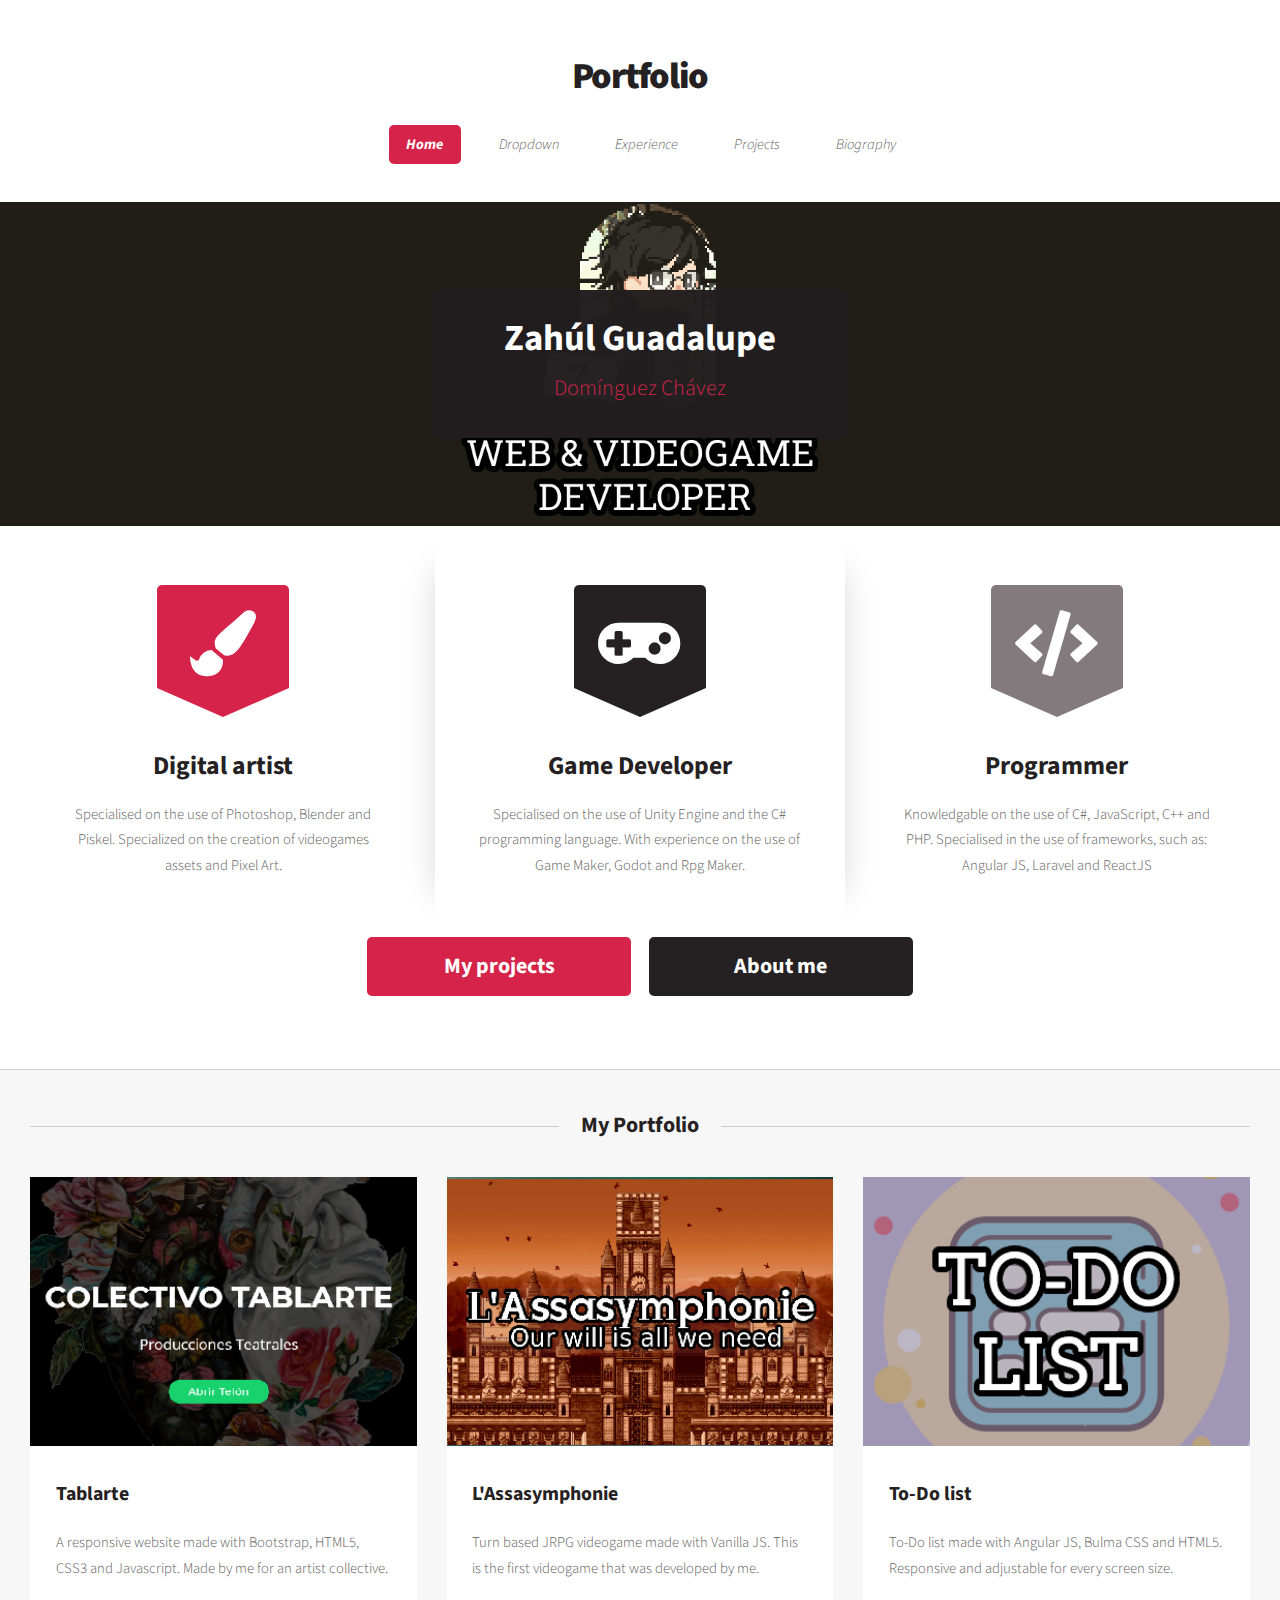
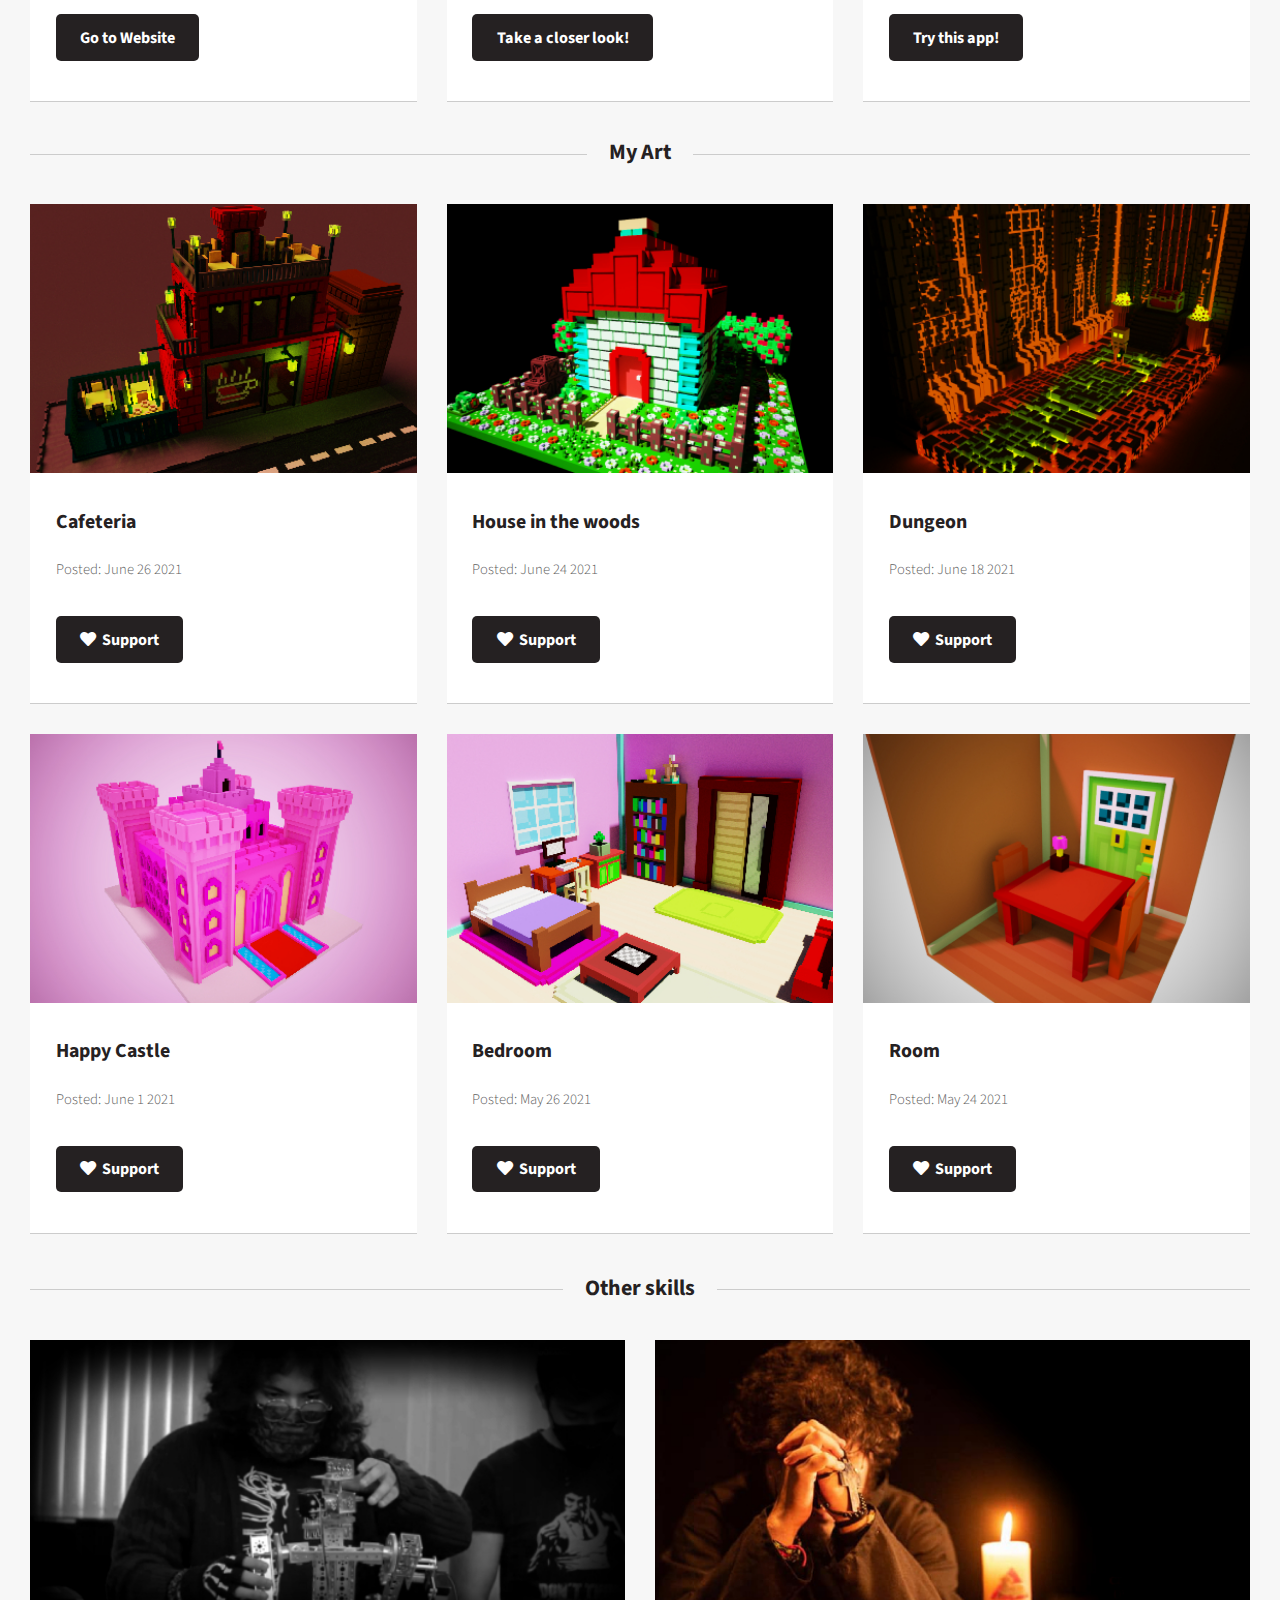
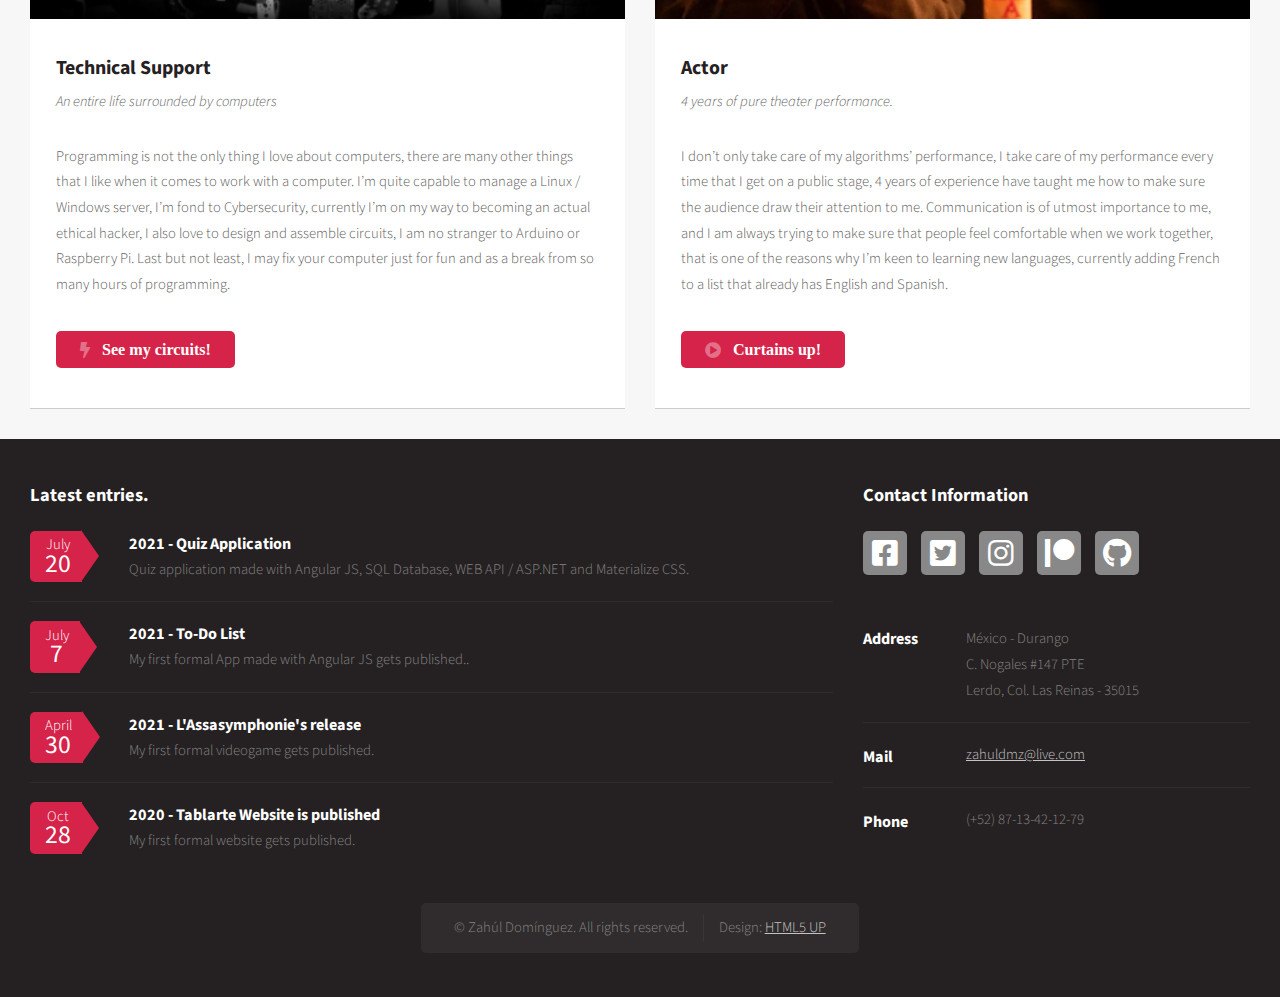
==== commit 76544ea1: "Updated 21/07/2021" ====
--- a/index.html
+++ b/index.html
@@ -66,7 +66,7 @@
 										<header>
 											<h2>Digital artist</h2>
 										</header>
-										<p>Experienced on the use of Photoshop, Blender and Piskel. Specialized on the creation of videogames assets and Pixel Art. </p>
+										<p>Specialised on the use of Photoshop, Blender and Piskel. Specialized on the creation of videogames assets and Pixel Art. </p>
 									</section>
 								</div>
 								<div class="col-4 col-12-medium">
@@ -75,7 +75,7 @@
 										<header>
 											<h2>Game Developer</h2>
 										</header>
-										<p>Highly skilled on the use of Unity Engine and the C# programming language. Experienced on the use of Game Maker, Godot and Rpg Maker.</p>
+										<p>Specialised on the use of Unity Engine and the C# programming language. With experience on the use of Game Maker, Godot and Rpg Maker.</p>
 									</section>
 								</div>
 								<div class="col-4 col-12-medium">
@@ -84,7 +84,7 @@
 										<header>
 											<h2>Programmer</h2>
 										</header>
-										<p>Knowledgable on the use of C#, JavaScript, C++ and PHP. Experienced in the use of frameworks, such as: Angular JS, Laravel and ReactJS</p>
+										<p>Knowledgable on the use of C#, JavaScript, C++ and PHP. Specialised in the use of frameworks, such as: Angular JS, Laravel and ReactJS</p>
 									</section>
 								</div>
 							</div>
@@ -266,7 +266,7 @@
 														<h3>Technical Support</h3>
 														<p>An entire life surrounded by computers</p>
 													</header>
-													<p>Programming is not the only thing I love about computers, there are many other things that I like when it comes to work with a computer. I’m quite capable to manage a Linux / Windows server, I’m fond to Cybersecurity, currently I’m on my way for becoming an actual ethical hacker, I also love to design and assemble circuits, I am no stranger to Arduino or Raspberry Pi. Last but not least, I may fix your computer just for fun and as a break from so many hours of programming. </p>
+													<p>Programming is not the only thing I love about computers, there are many other things that I like when it comes to work with a computer. I’m quite capable to manage a Linux / Windows server, I’m fond to Cybersecurity, currently I’m on my way to becoming an actual ethical hacker, I also love to design and assemble circuits, I am no stranger to Arduino or Raspberry Pi. Last but not least, I may fix your computer just for fun and as a break from so many hours of programming. </p>
 													<footer>
 														<ul class="actions">
 															<li><a href="https://www.tinkercad.com/users/9n6gu3GwST6-zahuldmz?category=circuits&sort=likes&view_mode=default" class="button icon solid fas fa-bolt">See my circuits!</a></li>
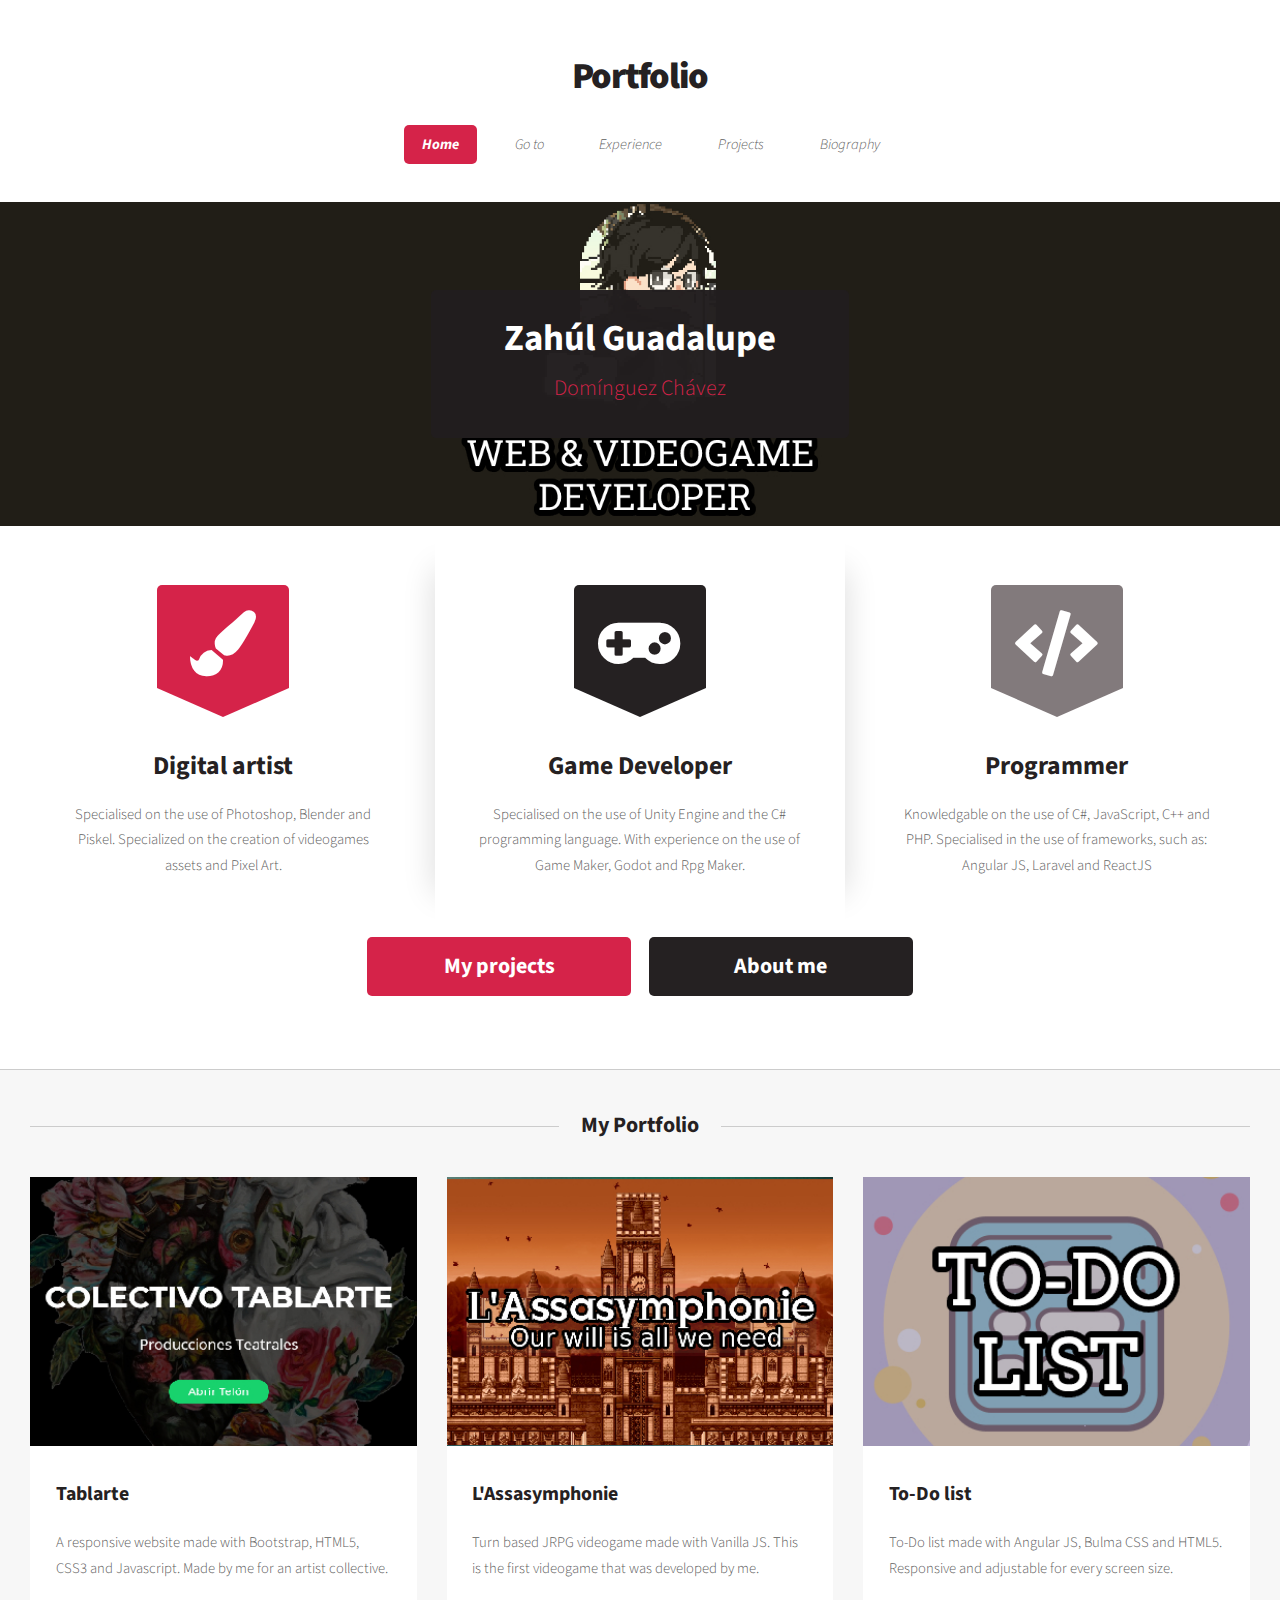
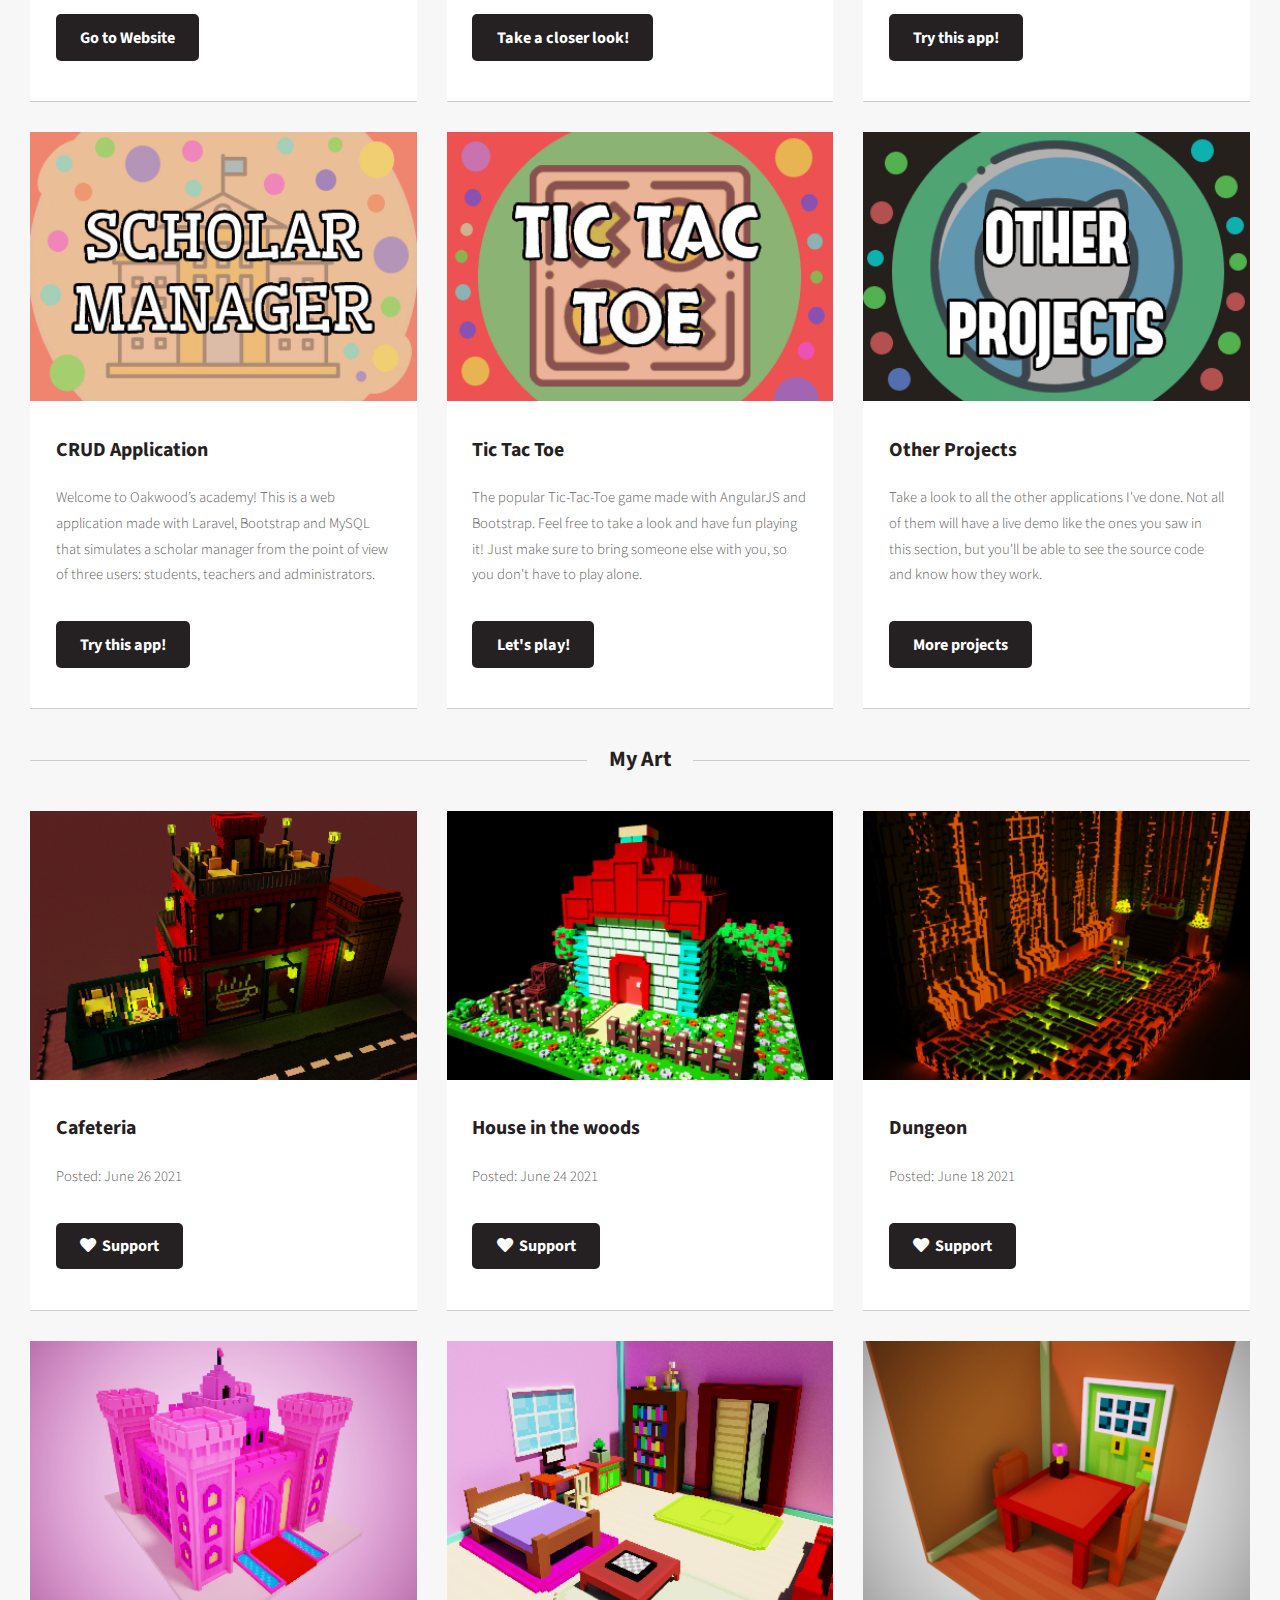
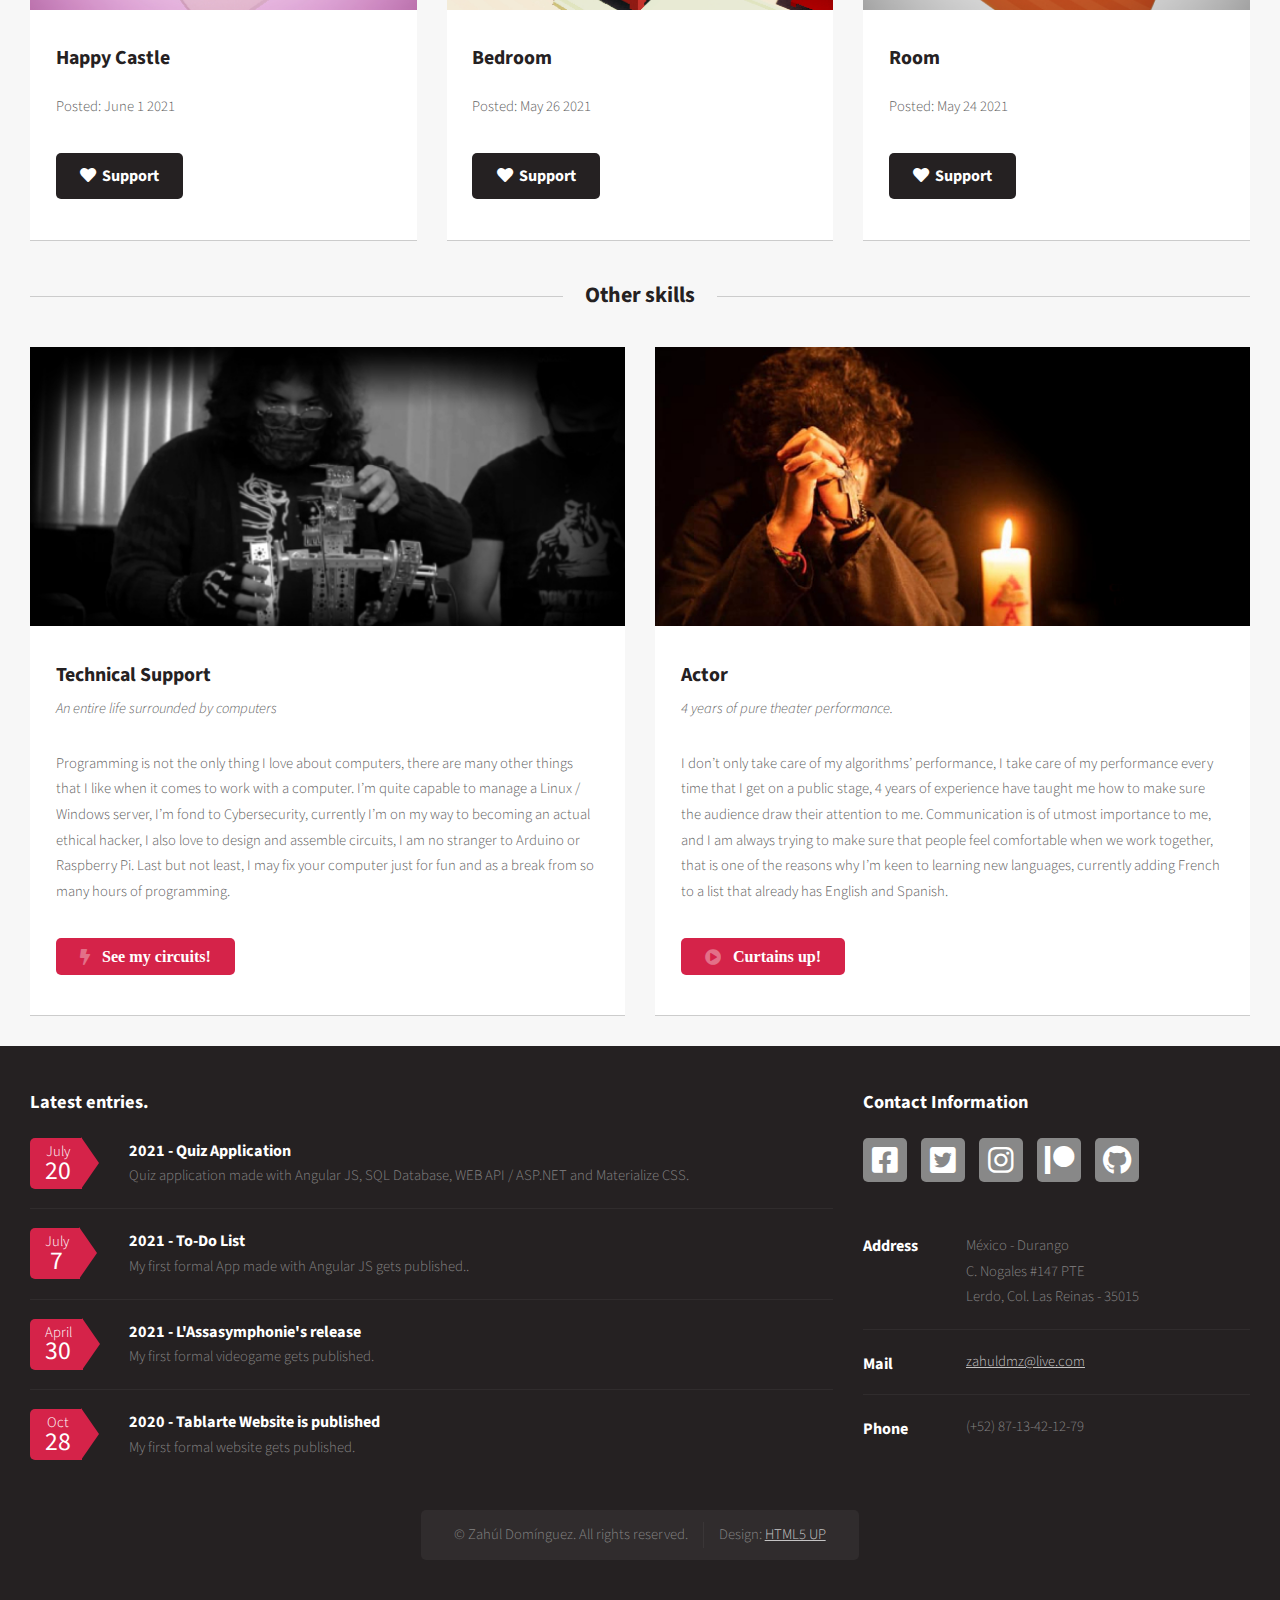
==== commit c13f982f: "Update 09/03/21" ====
--- a/index.html
+++ b/index.html
@@ -1,390 +1,433 @@
-<!DOCTYPE HTML>
-<!--
-	Dopetrope by HTML5 UP
-	html5up.net | @ajlkn
-	Free for personal and commercial use under the CCA 3.0 license (html5up.net/license)
--->
-<html>
-	<head>
-		<title>Zahúl Domínguez</title>
-		<meta charset="utf-8" />
-		<meta name="viewport" content="width=device-width, initial-scale=1, user-scalable=no" />
-		<link rel="stylesheet" href="assets/css/main.css" />
-	</head>
-	<body class="homepage is-preload">
-		<div id="page-wrapper">
-
-			<!-- Header -->
-				<section id="header">
-
-					<!-- Logo -->
-						<h1><a href="index.html">Portfolio</a></h1>
-
-					<!-- Nav -->
-						<nav id="nav">
-							<ul>
-								<li class="current"><a href="index.html">Home</a></li>
-								<li>
-									<a href="#">Dropdown</a>
-									<ul>
-										<li><a href="#main">Portfolio</a></li>
-										<li><a href="#art">Art</a></li>
-										<li><a href="#footer">Contact</a></li>
-										<li>
-											<a href="#footer">Social Media</a>
-											<ul>
-												<li><a href="#">GitHub</a></li>
-												<li><a href="#">Twitter</a></li>
-												<li><a href="#">Facebook</a></li>
-												<li><a href="#">Instagram</a></li>
-												<li><a href="#">Patreon</a></li>
-											</ul>
-										</li>
-										<li><a href="mailto:zahuldmz@live.com">Send me an E-Mail</a></li>
-									</ul>
-								</li>
-								<li><a href="experience.html">Experience</a></li>
-								<li><a href="projects.html">Projects</a></li>
-								<li><a href="biography.html">Biography</a></li>
-							</ul>
-						</nav>
-
-					<!-- Banner -->
-						<section id="banner">
-							<header>
-								<h2>Zahúl Guadalupe</h2>
-								<p>Domínguez Chávez</p>
-							</header>
-						</section>
-
-					<!-- Intro -->
-						<section id="intro" class="container">
-							<div class="row">
-								<div class="col-4 col-12-medium">
-									<section class="first">
-										<a href="https://www.instagram.com/zdmz115/"><i class="icon solid featured fa-paint-brush"></i> </a>
-										<header>
-											<h2>Digital artist</h2>
-										</header>
-										<p>Specialised on the use of Photoshop, Blender and Piskel. Specialized on the creation of videogames assets and Pixel Art. </p>
-									</section>
-								</div>
-								<div class="col-4 col-12-medium">
-									<section class="middle">
-										<i class="icon solid featured alt fa-gamepad"></i>
-										<header>
-											<h2>Game Developer</h2>
-										</header>
-										<p>Specialised on the use of Unity Engine and the C# programming language. With experience on the use of Game Maker, Godot and Rpg Maker.</p>
-									</section>
-								</div>
-								<div class="col-4 col-12-medium">
-									<section class="last">
-										<i class="icon solid featured alt2 fa-code"></i>
-										<header>
-											<h2>Programmer</h2>
-										</header>
-										<p>Knowledgable on the use of C#, JavaScript, C++ and PHP. Specialised in the use of frameworks, such as: Angular JS, Laravel and ReactJS</p>
-									</section>
-								</div>
-							</div>
-							<footer>
-								<ul class="actions">
-									<li><a href="projects.html" class="button large">My projects</a></li>
-									<li><a href="experience.html" class="button alt large">About me</a></li>
-								</ul>
-							</footer>
-						</section>
-
-				</section>
-
-			<!-- Main -->
-				<section id="main">
-					<div class="container">
-						<div class="row">
-							<div class="col-12">
-
-								<!-- Portfolio -->
-									<section>
-										<header class="major">
-											<h2>My Portfolio</h2>
-										</header>
-										<div class="row">
-											<div class="col-4 col-6-medium col-12-small">
-												<section class="box">
-													<a href="https://tablarte.000webhostapp.com/" class="image featured"><img src="images/pic02.jpg" alt="" /></a>
-													<header>
-														<h3>Tablarte</h3>
-													</header>
-													<p>A responsive website made with Bootstrap, HTML5, CSS3 and Javascript. Made by me for an artist collective.</p>
-													<footer>
-														<ul class="actions">
-															<li><a href="https://tablarte.000webhostapp.com/" class="button alt">Go to Website</a></li>
-														</ul>
-													</footer>
-												</section>
-											</div>
-											<div class="col-4 col-6-medium col-12-small">
-												<section class="box">
-													<a href="https://jackx201.itch.io/lassasymphonie" class="image featured"><img src="images/pic03.jpg" alt="" /></a>
-													<header>
-														<h3>L'Assasymphonie</h3>
-													</header>
-													<p>Turn based JRPG videogame made with Vanilla JS. This is the first videogame that was developed by me.</p>
-													<footer>
-														<ul class="actions">
-															<li><a href="https://jackx201.itch.io/lassasymphonie" class="button alt">Take a closer look!</a></li>
-														</ul>
-													</footer>
-												</section>
-											</div>
-											<div class="col-4 col-6-medium col-12-small">
-												<section class="box">
-													<a href="https://jackx201.github.io/ToDoList-Responsive-Angular/" class="image featured"><img src="images/pic04.jpg" alt="" /></a>
-													<header>
-														<h3>To-Do list</h3>
-													</header>
-													<p>To-Do list made with Angular JS, Bulma CSS and HTML5. Responsive and adjustable for every screen size.</p>
-													<footer>
-														<ul class="actions">
-															<li><a href="https://jackx201.github.io/ToDoList-Responsive-Angular/" class="button alt">Try this app!</a></li>
-														</ul>
-													</footer>
-												</section>
-											</div>
-										</div>
-									</section>
-
-
-
-
-									<section id="art">
-										<header class="major">
-											<h2>My Art</h2>
-										</header>
-										<div class="row">
-											<div class="col-4 col-6-medium col-12-small">
-												<section class="box">
-													<a href="https://www.instagram.com/p/CQmHgp9tWdi/?utm_source=ig_web_copy_link" class="image featured"><img src="images/pic05.jpg" alt="Cafeteria" /></a>
-													<header>
-														<h3>Cafeteria</h3>
-													</header>
-													<p>Posted: June 26 2021</p>
-													<footer>
-														<ul class="actions">
-															<li><a href="https://www.instagram.com/p/CQmHgp9tWdi/?utm_source=ig_web_copy_link" class="button alt"> <i class="fas fa-heart"></i>‎‎‎‏‏‎ ‎‏‏‎ ‎‏‏‎Support </a></li>
-														</ul>
-													</footer>
-												</section>
-											</div>
-											<div class="col-4 col-6-medium col-12-small">
-												<section class="box">
-													<a href="https://www.instagram.com/p/CPtaEccN9qw/?utm_source=ig_web_copy_link" class="image featured"><img src="images/pic06.jpg" alt="" /></a>
-													<header>
-														<h3>House in the woods</h3>
-													</header>
-													<p>Posted: June 24 2021</p>
-													<footer>
-														<ul class="actions">
-															<li><a href="https://www.instagram.com/p/CPtaEccN9qw/?utm_source=ig_web_copy_link" class="button alt"> <i class="fas fa-heart"></i>‎‎‎‏‏‎ ‎‏‏‎ ‎‏‏‎Support </a></li>
-														</ul>
-													</footer>
-												</section>
-											</div>
-											<div class="col-4 col-6-medium col-12-small">
-												<section class="box">
-													<a href="https://www.instagram.com/p/CQRiKnxtGtP/?utm_source=ig_web_copy_link" class="image featured"><img src="images/pic12.jpg" alt="" /></a>
-													<header>
-														<h3>Dungeon</h3>
-													</header>
-													<p>Posted: June 18 2021</p>
-													<footer>
-														<ul class="actions">
-															<li><a href="https://www.instagram.com/p/CQRiKnxtGtP/?utm_source=ig_web_copy_link" class="button alt"> <i class="fas fa-heart"></i>‎‎‎‏‏‎ ‎‏‏‎ ‎‏‏‎Support </a></li>
-														</ul>
-													</footer>
-												</section>
-											</div>
-											<div class="col-4 col-6-medium col-12-small">
-												<section class="box">
-													<a href="https://www.instagram.com/p/CPll-Y3NCoP/?utm_source=ig_web_copy_link" class="image featured"><img src="images/pic11.jpg" alt="" /></a>
-													<header>
-														<h3>Happy Castle</h3>
-													</header>
-													<p>Posted: June 1 2021</p>
-													<footer>
-														<ul class="actions">
-															<li><a href="https://www.instagram.com/p/CPll-Y3NCoP/?utm_source=ig_web_copy_link" class="button alt"> <i class="fas fa-heart"></i>‎‎‎‏‏‎ ‎‏‏‎ ‎‏‏‎Support </a></li>
-														</ul>
-													</footer>
-												</section>
-											</div>
-											<div class="col-4 col-6-medium col-12-small">
-												<section class="box">
-													<a href="https://www.instagram.com/p/CPWHSZKtaGU/?utm_source=ig_web_copy_link" class="image featured"><img src="images/pic07.jpg" alt="" /></a>
-													<header>
-														<h3>Bedroom</h3>
-													</header>
-													<p>Posted: May 26 2021</p>
-													<footer>
-														<ul class="actions">
-															<li><a href="https://www.instagram.com/p/CPWHSZKtaGU/?utm_source=ig_web_copy_link" class="button alt"> <i class="fas fa-heart"></i>‎‎‎‏‏‎ ‎‏‏‎ ‎‏‏‎Support </a></li>
-														</ul>
-													</footer>
-												</section>
-											</div>
-											<div class="col-4 col-6-medium col-12-small">
-												<section class="box">
-													<a href="https://www.instagram.com/p/CPRTI_stlT7/?utm_source=ig_web_copy_link" class="image featured"><img src="images/pic13.jpg" alt="" /></a>
-													<header>
-														<h3>Room</h3>
-													</header>
-													<p>Posted: May 24 2021</p>
-													<footer>
-														<ul class="actions">
-															<li><a href="https://www.instagram.com/p/CPRTI_stlT7/?utm_source=ig_web_copy_link" class="button alt"> <i class="fas fa-heart"></i>‎‎‎‏‏‎ ‎‏‏‎ ‎‏‏‎Support </a></li>
-														</ul>
-													</footer>
-												</section>
-											</div>
-										</div>
-									</section>
-
-							</div>
-							<div class="col-12">
-
-								<!-- Blog -->
-									<section>
-										<header class="major">
-											<h2>Other skills</h2>
-										</header>
-										<div class="row">
-											<div class="col-6 col-12-small">
-												<section class="box">
-													<a href="#" class="image featured"><img src="images/pic08.jpg" alt="" /></a>
-													<header>
-														<h3>Technical Support</h3>
-														<p>An entire life surrounded by computers</p>
-													</header>
-													<p>Programming is not the only thing I love about computers, there are many other things that I like when it comes to work with a computer. I’m quite capable to manage a Linux / Windows server, I’m fond to Cybersecurity, currently I’m on my way to becoming an actual ethical hacker, I also love to design and assemble circuits, I am no stranger to Arduino or Raspberry Pi. Last but not least, I may fix your computer just for fun and as a break from so many hours of programming. </p>
-													<footer>
-														<ul class="actions">
-															<li><a href="https://www.tinkercad.com/users/9n6gu3GwST6-zahuldmz?category=circuits&sort=likes&view_mode=default" class="button icon solid fas fa-bolt">See my circuits!</a></li>
-														</ul>
-													</footer>
-												</section>
-											</div>
-											<div class="col-6 col-12-small">
-												<section class="box">
-													<a href="#" class="image featured"><img src="images/pic09.jpg" alt="" /></a>
-													<header>
-														<h3>Actor</h3>
-														<p>4 years of pure theater performance.</p>
-													</header>
-													<p>I don’t only take care of my algorithms’ performance, I take care of my performance every time that I get on a public stage, 4 years of experience have taught me how to make sure the audience draw their attention to me. Communication is of utmost importance to me, and I am always trying to make sure that people feel comfortable when we work together, that is one of the reasons why I’m keen to learning new languages, currently adding French to a list that already has English and Spanish.</p>
-													<footer>
-														<ul class="actions">
-															<li><a href="https://tablarte.000webhostapp.com/startbootstrap-coming-soon-gh-pages/index.html" class="button icon solid fas fa-play-circle">Curtains up!</a></li>
-														</ul>
-													</footer>
-												</section>
-											</div>
-										</div>
-									</section>
-
-							</div>
-						</div>
-					</div>
-				</section>
-
-			<!-- Footer -->
-				<section id="footer">
-					<div class="container">
-						<div class="row">
-							<div class="col-8 col-12-medium">
-								<section>
-									<header>
-										<h2>Latest entries.</h2>
-									</header>
-									<ul class="dates">
-										<li>
-											<span class="date">July <strong>20</strong></span>
-											<h3><a href="https://github.com/Jackx201/AngularQuizApp">2021 - Quiz Application</a></h3>
-											<p>Quiz application made with Angular JS, SQL Database, WEB API / ASP.NET and Materialize CSS.</p>
-										</li>
-										<li>
-											<span class="date">July <strong>7</strong></span>
-											<h3><a href="https://jackx201.github.io/ToDoList-Responsive-Angular/">2021 - To-Do List</a></h3>
-											<p>My first formal App made with Angular JS gets published..</p>
-										</li>
-										<li>
-											<span class="date">April <strong>30</strong></span>
-											<h3><a href="https://jackx201.itch.io/lassasymphonie">2021 - L'Assasymphonie's release</a></h3>
-											<p>My first formal videogame gets published.</p>
-										</li>
-										<li>
-											<span class="date">Oct <strong>28</strong></span>
-											<h3><a href="https://tablarte.000webhostapp.com/index.html">2020 - Tablarte Website is published</a></h3>
-											<p>My first formal website gets published.</p>
-										</li>
-									</ul>
-								</section>
-							</div>
-							<div class="col-4 col-12-medium">
-								<section>
-									<header>
-										<h2>Contact Information</h2>
-									</header>
-									<ul class="social">
-										<li><a class="icon brands fa-facebook-square" href="https://www.facebook.com/zahul.dominguez/"><span class="label">Facebook</span></a></li>
-										<li><a class="icon brands fa-twitter-square" href="https://twitter.com/Jackx201"><span class="label">Twitter</span></a></li>
-										<li><a class="icon brands fa-instagram" href="https://www.instagram.com/zdmz115/"><span class="label">Dribbble</span></a></li>
-										<li><a class="icon brands fa-patreon" href="https://www.patreon.com/jackx201"><span class="label">Tumblr</span></a></li>
-										<li><a class="icon brands fa-github" href="https://github.com/Jackx201"><span class="label">LinkedIn</span></a></li>
-									</ul>
-									<ul class="contact">
-										<li>
-											<h3>Address</h3>
-											<p>
-												México - Durango <br />
-												C. Nogales #147 PTE<br />
-												Lerdo, Col. Las Reinas - 35015
-											</p>
-										</li>
-										<li>
-											<h3>Mail</h3>
-											<p><a href="mailto:zahuldmz@live.com">zahuldmz@live.com</a></p>
-										</li>
-										<li>
-											<h3>Phone</h3>
-											<p>(+52) 87-13-42-12-79</p>
-										</li>
-									</ul>
-								</section>
-							</div>
-							<div class="col-12">
-
-								<!-- Copyright -->
-									<div id="copyright">
-										<ul class="links">
-											<li>&copy; Zahúl Domínguez. All rights reserved.</li><li>Design: <a href="http://html5up.net">HTML5 UP</a></li>
-										</ul>
-									</div>
-
-							</div>
-						</div>
-					</div>
-				</section>
-
-		</div>
-
-		<!-- Scripts -->
-			<script src="assets/js/jquery.min.js"></script>
-			<script src="assets/js/jquery.dropotron.min.js"></script>
-			<script src="assets/js/browser.min.js"></script>
-			<script src="assets/js/breakpoints.min.js"></script>
-			<script src="assets/js/util.js"></script>
-			<script src="assets/js/main.js"></script>
-
-	</body>
+<!DOCTYPE HTML>
+<!--
+	Dopetrope by HTML5 UP
+	html5up.net | @ajlkn
+	Free for personal and commercial use under the CCA 3.0 license (html5up.net/license)
+-->
+<html>
+	<head>
+		<title>Zahúl Domínguez</title>
+		<meta charset="utf-8" />
+		<meta name="viewport" content="width=device-width, initial-scale=1, user-scalable=no" />
+		<link rel="stylesheet" href="assets/css/main.css" />
+		<link rel="icon" href="images/favicon.ico" type="image/icon type">
+	</head>
+	<body class="homepage is-preload">
+		<div id="page-wrapper">
+
+			<!-- Header -->
+				<section id="header">
+
+					<!-- Logo -->
+						<h1><a href="index.html">Portfolio</a></h1>
+
+					<!-- Nav -->
+						<nav id="nav">
+							<ul>
+								<li class="current"><a href="index.html">Home</a></li>
+								<li>
+									<a href="#">Go to</a>
+									<ul>
+										<li><a href="#main">Portfolio</a></li>
+										<li><a href="#art">Art</a></li>
+										<li><a href="#footer">Contact</a></li>
+										<li>
+											<a href="#footer">Social Media</a>
+											<ul>
+												<li><a href="https://github.com/Jackx201">GitHub</a></li>
+												<li><a href="https://twitter.com/Jackx201">Twitter</a></li>
+												<li><a href="https://www.facebook.com/zahul.dominguez">Facebook</a></li>
+												<li><a href="https://www.instagram.com/zdmz115/">Instagram</a></li>
+												<li><a href="https://www.patreon.com/jackx201">Patreon</a></li>
+											</ul>
+										</li>
+										<li><a href="mailto:zahuldmz@live.com">Send me an E-Mail</a></li>
+									</ul>
+								</li>
+								<li><a href="experience.html">Experience</a></li>
+								<li><a href="projects.html">Projects</a></li>
+								<li><a href="biography.html">Biography</a></li>
+							</ul>
+						</nav>
+
+					<!-- Banner -->
+						<section id="banner">
+							<header>
+								<h2>Zahúl Guadalupe</h2>
+								<p>Domínguez Chávez</p>
+							</header>
+						</section>
+
+					<!-- Intro -->
+						<section id="intro" class="container">
+							<div class="row">
+								<div class="col-4 col-12-medium">
+									<section class="first">
+										<a href="https://www.instagram.com/zdmz115/"><i class="icon solid featured fa-paint-brush"></i> </a>
+										<header>
+											<h2>Digital artist</h2>
+										</header>
+										<p>Specialised on the use of Photoshop, Blender and Piskel. Specialized on the creation of videogames assets and Pixel Art. </p>
+									</section>
+								</div>
+								<div class="col-4 col-12-medium">
+									<section class="middle">
+										<i class="icon solid featured alt fa-gamepad"></i>
+										<header>
+											<h2>Game Developer</h2>
+										</header>
+										<p>Specialised on the use of Unity Engine and the C# programming language. With experience on the use of Game Maker, Godot and Rpg Maker.</p>
+									</section>
+								</div>
+								<div class="col-4 col-12-medium">
+									<section class="last">
+										<i class="icon solid featured alt2 fa-code"></i>
+										<header>
+											<h2>Programmer</h2>
+										</header>
+										<p>Knowledgable on the use of C#, JavaScript, C++ and PHP. Specialised in the use of frameworks, such as: Angular JS, Laravel and ReactJS</p>
+									</section>
+								</div>
+							</div>
+							<footer>
+								<ul class="actions">
+									<li><a href="projects.html" class="button large">My projects</a></li>
+									<li><a href="experience.html" class="button alt large">About me</a></li>
+								</ul>
+							</footer>
+						</section>
+
+				</section>
+
+			<!-- Main -->
+				<section id="main">
+					<div class="container">
+						<div class="row">
+							<div class="col-12">
+
+								<!-- Portfolio -->
+									<section>
+										<header class="major">
+											<h2>My Portfolio</h2>
+										</header>
+										<div class="row">
+											<div class="col-4 col-6-medium col-12-small">
+												<section class="box">
+													<a href="https://tablarte.000webhostapp.com/" class="image featured"><img src="images/pic02.jpg" alt="" /></a>
+													<header>
+														<h3>Tablarte</h3>
+													</header>
+													<p>A responsive website made with Bootstrap, HTML5, CSS3 and Javascript. Made by me for an artist collective.</p>
+													<footer>
+														<ul class="actions">
+															<li><a href="https://tablarte.000webhostapp.com/" class="button alt">Go to Website</a></li>
+														</ul>
+													</footer>
+												</section>
+											</div>
+											<div class="col-4 col-6-medium col-12-small">
+												<section class="box">
+													<a href="https://jackx201.itch.io/lassasymphonie" class="image featured"><img src="images/pic03.jpg" alt="" /></a>
+													<header>
+														<h3>L'Assasymphonie</h3>
+													</header>
+													<p>Turn based JRPG videogame made with Vanilla JS. This is the first videogame that was developed by me.</p>
+													<footer>
+														<ul class="actions">
+															<li><a href="https://jackx201.itch.io/lassasymphonie" class="button alt">Take a closer look!</a></li>
+														</ul>
+													</footer>
+												</section>
+											</div>
+											<div class="col-4 col-6-medium col-12-small">
+												<section class="box">
+													<a href="https://jackx201.github.io/ToDoList-Responsive-Angular/" class="image featured"><img src="images/pic04.jpg" alt="" /></a>
+													<header>
+														<h3>To-Do list</h3>
+													</header>
+													<p>To-Do list made with Angular JS, Bulma CSS and HTML5. Responsive and adjustable for every screen size.</p>
+													<footer>
+														<ul class="actions">
+															<li><a href="https://jackx201.github.io/ToDoList-Responsive-Angular/" class="button alt">Try this app!</a></li>
+														</ul>
+													</footer>
+												</section>
+											</div>
+											<div class="col-4 col-6-medium col-12-small">
+												<section class="box">
+													<a href="https://oakwoodacademywebmanager.000webhostapp.com/" class="image featured"><img src="images/school.jpg" alt="" /></a>
+													<header>
+														<h3>CRUD Application</h3>
+													</header>
+													<p>Welcome to Oakwood’s academy! This is a web application made with Laravel, Bootstrap and MySQL that simulates a scholar manager from the point of view of three users: students, teachers and administrators.</p>
+													<footer>
+														<ul class="actions">
+															<li><a href="https://oakwoodacademywebmanager.000webhostapp.com/" class="button alt">Try this app!</a></li>
+														</ul>
+													</footer>
+												</section>
+											</div>
+											<div class="col-4 col-6-medium col-12-small">
+												<section class="box">
+													<a href="https://jackx201.github.io/TicTacToe_Angular/" class="image featured"><img src="images/tictactoe.jpg" alt="" /></a>
+													<header>
+														<h3>Tic Tac Toe</h3>
+													</header>
+													<p>The popular Tic-Tac-Toe game made with AngularJS and Bootstrap. Feel free to take a look and have fun playing it! Just make sure to bring someone else with you, so you don't have to play alone.</p>
+													<footer>
+														<ul class="actions">
+															<li><a href="https://jackx201.github.io/TicTacToe_Angular/" class="button alt">Let's play!</a></li>
+														</ul>
+													</footer>
+												</section>
+											</div>
+											<div class="col-4 col-6-medium col-12-small">
+												<section class="box">
+													<a href="projects.html" class="image featured"><img src="images/moreprojects.jpg" alt="" /></a>
+													<header>
+														<h3>Other Projects</h3>
+													</header>
+													<p>Take a look to all the other applications I've done. Not all of them will have a live demo like the ones you saw in this section, but you'll be able to see the source code and know how they work.</p>
+													<footer>
+														<ul class="actions">
+															<li><a href="projects.html" class="button alt">More projects</a></li>
+														</ul>
+													</footer>
+												</section>
+											</div>
+										</div>
+									</section>
+
+
+
+
+									<section id="art">
+										<header class="major">
+											<h2>My Art</h2>
+										</header>
+										<div class="row">
+											<div class="col-4 col-6-medium col-12-small">
+												<section class="box">
+													<a href="https://www.instagram.com/p/CQmHgp9tWdi/?utm_source=ig_web_copy_link" class="image featured"><img src="images/pic05.jpg" alt="Cafeteria" /></a>
+													<header>
+														<h3>Cafeteria</h3>
+													</header>
+													<p>Posted: June 26 2021</p>
+													<footer>
+														<ul class="actions">
+															<li><a href="https://www.instagram.com/p/CQmHgp9tWdi/?utm_source=ig_web_copy_link" class="button alt"> <i class="fas fa-heart"></i>‎‎‎‏‏‎ ‎‏‏‎ ‎‏‏‎Support </a></li>
+														</ul>
+													</footer>
+												</section>
+											</div>
+											<div class="col-4 col-6-medium col-12-small">
+												<section class="box">
+													<a href="https://www.instagram.com/p/CPtaEccN9qw/?utm_source=ig_web_copy_link" class="image featured"><img src="images/pic06.jpg" alt="" /></a>
+													<header>
+														<h3>House in the woods</h3>
+													</header>
+													<p>Posted: June 24 2021</p>
+													<footer>
+														<ul class="actions">
+															<li><a href="https://www.instagram.com/p/CPtaEccN9qw/?utm_source=ig_web_copy_link" class="button alt"> <i class="fas fa-heart"></i>‎‎‎‏‏‎ ‎‏‏‎ ‎‏‏‎Support </a></li>
+														</ul>
+													</footer>
+												</section>
+											</div>
+											<div class="col-4 col-6-medium col-12-small">
+												<section class="box">
+													<a href="https://www.instagram.com/p/CQRiKnxtGtP/?utm_source=ig_web_copy_link" class="image featured"><img src="images/pic12.jpg" alt="" /></a>
+													<header>
+														<h3>Dungeon</h3>
+													</header>
+													<p>Posted: June 18 2021</p>
+													<footer>
+														<ul class="actions">
+															<li><a href="https://www.instagram.com/p/CQRiKnxtGtP/?utm_source=ig_web_copy_link" class="button alt"> <i class="fas fa-heart"></i>‎‎‎‏‏‎ ‎‏‏‎ ‎‏‏‎Support </a></li>
+														</ul>
+													</footer>
+												</section>
+											</div>
+											<div class="col-4 col-6-medium col-12-small">
+												<section class="box">
+													<a href="https://www.instagram.com/p/CPll-Y3NCoP/?utm_source=ig_web_copy_link" class="image featured"><img src="images/pic11.jpg" alt="" /></a>
+													<header>
+														<h3>Happy Castle</h3>
+													</header>
+													<p>Posted: June 1 2021</p>
+													<footer>
+														<ul class="actions">
+															<li><a href="https://www.instagram.com/p/CPll-Y3NCoP/?utm_source=ig_web_copy_link" class="button alt"> <i class="fas fa-heart"></i>‎‎‎‏‏‎ ‎‏‏‎ ‎‏‏‎Support </a></li>
+														</ul>
+													</footer>
+												</section>
+											</div>
+											<div class="col-4 col-6-medium col-12-small">
+												<section class="box">
+													<a href="https://www.instagram.com/p/CPWHSZKtaGU/?utm_source=ig_web_copy_link" class="image featured"><img src="images/pic07.jpg" alt="" /></a>
+													<header>
+														<h3>Bedroom</h3>
+													</header>
+													<p>Posted: May 26 2021</p>
+													<footer>
+														<ul class="actions">
+															<li><a href="https://www.instagram.com/p/CPWHSZKtaGU/?utm_source=ig_web_copy_link" class="button alt"> <i class="fas fa-heart"></i>‎‎‎‏‏‎ ‎‏‏‎ ‎‏‏‎Support </a></li>
+														</ul>
+													</footer>
+												</section>
+											</div>
+											<div class="col-4 col-6-medium col-12-small">
+												<section class="box">
+													<a href="https://www.instagram.com/p/CPRTI_stlT7/?utm_source=ig_web_copy_link" class="image featured"><img src="images/pic13.jpg" alt="" /></a>
+													<header>
+														<h3>Room</h3>
+													</header>
+													<p>Posted: May 24 2021</p>
+													<footer>
+														<ul class="actions">
+															<li><a href="https://www.instagram.com/p/CPRTI_stlT7/?utm_source=ig_web_copy_link" class="button alt"> <i class="fas fa-heart"></i>‎‎‎‏‏‎ ‎‏‏‎ ‎‏‏‎Support </a></li>
+														</ul>
+													</footer>
+												</section>
+											</div>
+										</div>
+									</section>
+
+							</div>
+							<div class="col-12">
+
+								<!-- Blog -->
+									<section>
+										<header class="major">
+											<h2>Other skills</h2>
+										</header>
+										<div class="row">
+											<div class="col-6 col-12-small">
+												<section class="box">
+													<a href="#" class="image featured"><img src="images/pic08.jpg" alt="" /></a>
+													<header>
+														<h3>Technical Support</h3>
+														<p>An entire life surrounded by computers</p>
+													</header>
+													<p>Programming is not the only thing I love about computers, there are many other things that I like when it comes to work with a computer. I’m quite capable to manage a Linux / Windows server, I’m fond to Cybersecurity, currently I’m on my way to becoming an actual ethical hacker, I also love to design and assemble circuits, I am no stranger to Arduino or Raspberry Pi. Last but not least, I may fix your computer just for fun and as a break from so many hours of programming. </p>
+													<footer>
+														<ul class="actions">
+															<li><a href="https://www.tinkercad.com/users/9n6gu3GwST6-zahuldmz?category=circuits&sort=likes&view_mode=default" class="button icon solid fas fa-bolt">See my circuits!</a></li>
+														</ul>
+													</footer>
+												</section>
+											</div>
+											<div class="col-6 col-12-small">
+												<section class="box">
+													<a href="#" class="image featured"><img src="images/pic09.jpg" alt="" /></a>
+													<header>
+														<h3>Actor</h3>
+														<p>4 years of pure theater performance.</p>
+													</header>
+													<p>I don’t only take care of my algorithms’ performance, I take care of my performance every time that I get on a public stage, 4 years of experience have taught me how to make sure the audience draw their attention to me. Communication is of utmost importance to me, and I am always trying to make sure that people feel comfortable when we work together, that is one of the reasons why I’m keen to learning new languages, currently adding French to a list that already has English and Spanish.</p>
+													<footer>
+														<ul class="actions">
+															<li><a href="https://tablarte.000webhostapp.com/startbootstrap-coming-soon-gh-pages/index.html" class="button icon solid fas fa-play-circle">Curtains up!</a></li>
+														</ul>
+													</footer>
+												</section>
+											</div>
+										</div>
+									</section>
+
+							</div>
+						</div>
+					</div>
+				</section>
+
+			<!-- Footer -->
+				<section id="footer">
+					<div class="container">
+						<div class="row">
+							<div class="col-8 col-12-medium">
+								<section>
+									<header>
+										<h2>Latest entries.</h2>
+									</header>
+									<ul class="dates">
+										<li>
+											<span class="date">July <strong>20</strong></span>
+											<h3><a href="https://github.com/Jackx201/AngularQuizApp">2021 - Quiz Application</a></h3>
+											<p>Quiz application made with Angular JS, SQL Database, WEB API / ASP.NET and Materialize CSS.</p>
+										</li>
+										<li>
+											<span class="date">July <strong>7</strong></span>
+											<h3><a href="https://jackx201.github.io/ToDoList-Responsive-Angular/">2021 - To-Do List</a></h3>
+											<p>My first formal App made with Angular JS gets published..</p>
+										</li>
+										<li>
+											<span class="date">April <strong>30</strong></span>
+											<h3><a href="https://jackx201.itch.io/lassasymphonie">2021 - L'Assasymphonie's release</a></h3>
+											<p>My first formal videogame gets published.</p>
+										</li>
+										<li>
+											<span class="date">Oct <strong>28</strong></span>
+											<h3><a href="https://tablarte.000webhostapp.com/index.html">2020 - Tablarte Website is published</a></h3>
+											<p>My first formal website gets published.</p>
+										</li>
+									</ul>
+								</section>
+							</div>
+							<div class="col-4 col-12-medium">
+								<section>
+									<header>
+										<h2>Contact Information</h2>
+									</header>
+									<ul class="social">
+										<li><a class="icon brands fa-facebook-square" href="https://www.facebook.com/zahul.dominguez/"><span class="label">Facebook</span></a></li>
+										<li><a class="icon brands fa-twitter-square" href="https://twitter.com/Jackx201"><span class="label">Twitter</span></a></li>
+										<li><a class="icon brands fa-instagram" href="https://www.instagram.com/zdmz115/"><span class="label">Dribbble</span></a></li>
+										<li><a class="icon brands fa-patreon" href="https://www.patreon.com/jackx201"><span class="label">Tumblr</span></a></li>
+										<li><a class="icon brands fa-github" href="https://github.com/Jackx201"><span class="label">LinkedIn</span></a></li>
+									</ul>
+									<ul class="contact">
+										<li>
+											<h3>Address</h3>
+											<p>
+												México - Durango <br />
+												C. Nogales #147 PTE<br />
+												Lerdo, Col. Las Reinas - 35015
+											</p>
+										</li>
+										<li>
+											<h3>Mail</h3>
+											<p><a href="mailto:zahuldmz@live.com">zahuldmz@live.com</a></p>
+										</li>
+										<li>
+											<h3>Phone</h3>
+											<p>(+52) 87-13-42-12-79</p>
+										</li>
+									</ul>
+								</section>
+							</div>
+							<div class="col-12">
+
+								<!-- Copyright -->
+									<div id="copyright">
+										<ul class="links">
+											<li>&copy; Zahúl Domínguez. All rights reserved.</li><li>Design: <a href="http://html5up.net">HTML5 UP</a></li>
+										</ul>
+									</div>
+
+							</div>
+						</div>
+					</div>
+				</section>
+
+		</div>
+
+		<!-- Scripts -->
+			<script src="assets/js/jquery.min.js"></script>
+			<script src="assets/js/jquery.dropotron.min.js"></script>
+			<script src="assets/js/browser.min.js"></script>
+			<script src="assets/js/breakpoints.min.js"></script>
+			<script src="assets/js/util.js"></script>
+			<script src="assets/js/main.js"></script>
+
+	</body>
 </html>